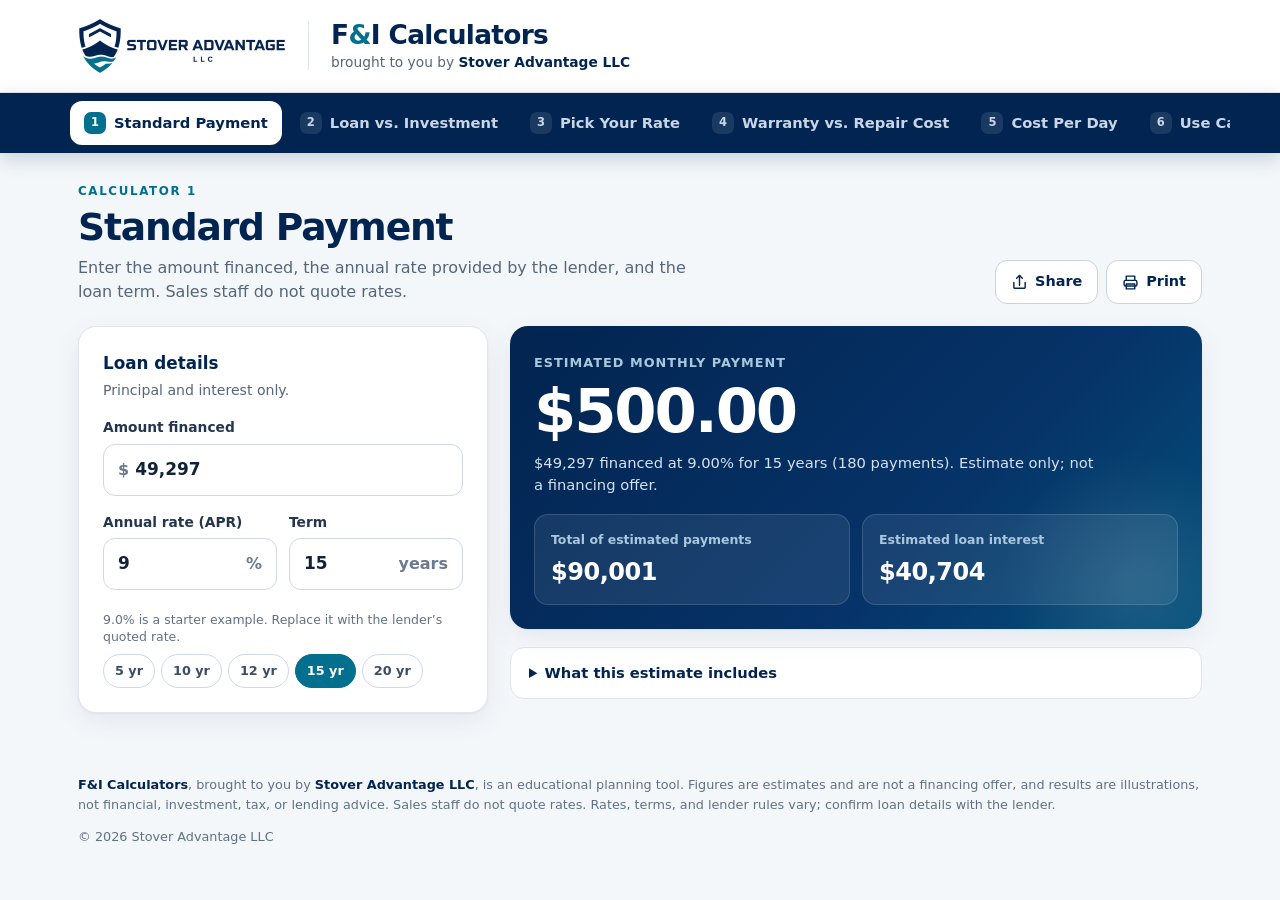
==== index.html @ c9d3b420 "F&I Calculators v1" ====
<!doctype html>
<html lang="en">
<head>
<meta charset="utf-8">
<meta name="viewport" content="width=device-width, initial-scale=1, viewport-fit=cover">
<meta name="theme-color" content="#022450">
<meta name="description" content="F&amp;I Calculators for marine finance: payment, loan vs. investment, pick your rate, warranty vs. repair, cost per day, and use cases.">
<title>F&amp;I Calculators | Stover Advantage LLC</title>
<link rel="icon" type="image/svg+xml" href="data:image/svg+xml,%3Csvg xmlns='http://www.w3.org/2000/svg' viewBox='0 0 64 64'%3E%3Crect width='64' height='64' rx='14' fill='%23022450'/%3E%3Cpath d='M12 40c7-5 13-5 20 0s13 5 20 0' fill='none' stroke='%2301708E' stroke-width='6' stroke-linecap='round'/%3E%3Cpath d='M20 30 32 20l12 10' fill='none' stroke='white' stroke-width='5' stroke-linecap='round' stroke-linejoin='round'/%3E%3C/svg%3E">
<style>
:root{
  /* Palette sampled from the Stover Advantage logo: navy #022450, teal #01708E */
  --navy:#022450;--teal:#01708E;--teal-2:#0a8fb0;--teal-dark:#005a73;
  --teal-pale:#e5f3f7;--navy-pale:#e9eef6;--ink:#122338;--muted:#55657a;--line:#dfe6ee;--bg:#f4f7fa;--card:#fff;
  --err:#b42318;--err-bg:#fdf0ee;--radius:18px;
  --shadow:0 1px 2px rgba(2,36,80,.05),0 8px 28px rgba(2,36,80,.07);
  font-family:Inter,ui-sans-serif,system-ui,-apple-system,BlinkMacSystemFont,"Segoe UI",Roboto,sans-serif;
  color:var(--ink);font-size:16px;line-height:1.5;-webkit-text-size-adjust:100%
}
*{box-sizing:border-box}
body{margin:0;background:var(--bg);min-height:100vh}
button,input{font:inherit;color:inherit}
button{cursor:pointer}
a{color:var(--teal)}
:focus-visible{outline:3px solid #7cc6dc;outline-offset:2px}
.masthead{background:#fff;border-bottom:1px solid var(--line)}
.masthead-inner{max-width:1180px;margin:auto;padding:18px 28px;display:flex;align-items:center;gap:22px}
.brand-logo{display:block;height:56px;width:auto;flex:0 0 auto}
.brand-divider{width:1px;align-self:stretch;background:var(--line);margin:4px 0}
.brand-text{min-width:0}
.brand-title{margin:0;font-size:1.65rem;line-height:1.1;font-weight:800;letter-spacing:-.025em;color:var(--navy)}
.brand-title .amp{color:var(--teal)}
.brand-by{margin:3px 0 0;font-size:.86rem;color:var(--muted)}
.brand-by strong{color:var(--navy);font-weight:700}
.tabbar{position:sticky;top:0;z-index:20;background:var(--navy);box-shadow:0 6px 20px rgba(2,36,80,.18)}
.tabs{max-width:1180px;margin:auto;padding:8px 20px;display:flex;gap:4px;overflow-x:auto;scrollbar-width:none;-webkit-overflow-scrolling:touch}
.tabs::-webkit-scrollbar{display:none}
.tab{flex:1 0 auto;display:flex;align-items:center;justify-content:center;gap:8px;text-decoration:none;color:#c9d6e8;font-weight:650;font-size:.92rem;padding:11px 14px;border-radius:12px;white-space:nowrap;transition:background .15s,color .15s}
.tab .num{display:inline-grid;place-items:center;width:22px;height:22px;border-radius:7px;background:rgba(255,255,255,.1);font-size:.72rem;font-weight:800}
.tab:hover{background:rgba(255,255,255,.08);color:#fff}
.tab[aria-selected="true"]{background:#fff;color:var(--navy)}
.tab[aria-selected="true"] .num{background:var(--teal);color:#fff}
main{max-width:1180px;margin:auto;padding:30px 28px 40px}
.panel[hidden]{display:none}
.panel-head{display:flex;align-items:flex-end;justify-content:space-between;gap:20px;margin-bottom:22px;flex-wrap:wrap}
.eyebrow{margin:0 0 6px;color:var(--teal);font-weight:800;font-size:.74rem;letter-spacing:.14em;text-transform:uppercase}
.panel-head h2{margin:0;font-size:clamp(1.6rem,3.4vw,2.35rem);line-height:1.1;letter-spacing:-.03em;color:var(--navy)}
.panel-head p.lede{margin:8px 0 0;color:var(--muted);max-width:640px}
.actions{display:flex;gap:8px}
.btn{display:inline-flex;align-items:center;gap:7px;border:1px solid #c7d3e0;background:#fff;color:var(--navy);padding:10px 15px;border-radius:12px;font-weight:700;font-size:.9rem;min-height:44px;text-decoration:none}
.btn:hover{border-color:var(--teal);color:var(--teal)}
.btn svg{width:17px;height:17px}
.btn.primary{background:var(--teal);border-color:var(--teal);color:#fff}
.btn.primary:hover{background:var(--teal-dark);color:#fff}
.grid{display:grid;grid-template-columns:minmax(320px,410px) minmax(0,1fr);gap:22px;align-items:start}
.card{background:var(--card);border:1px solid var(--line);border-radius:var(--radius);box-shadow:var(--shadow);padding:24px}
.card h3{margin:0 0 4px;font-size:1.05rem;color:var(--navy)}
.card .sub{margin:0 0 16px;color:var(--muted);font-size:.88rem}
.stack{display:grid;gap:18px}
.stack[hidden]{display:none}
.field{margin-bottom:16px}
.field:last-child{margin-bottom:0}
.field[hidden],.row2[hidden]{display:none}
.field label,.lbl{display:block;font-weight:700;font-size:.86rem;color:#24364d;margin-bottom:6px}
.inputwrap{position:relative;display:flex;align-items:center;background:#fff;border:1.5px solid #cfd9e4;border-radius:12px;transition:border-color .15s,box-shadow .15s}
.inputwrap:focus-within{border-color:var(--teal);box-shadow:0 0 0 4px rgba(1,112,142,.13)}
.inputwrap .pre,.inputwrap .suf{color:#6a7a8e;font-weight:650;padding:0 0 0 14px;user-select:none}
.inputwrap .suf{padding:0 14px 0 0}
.inputwrap input{flex:1;min-width:0;border:0;outline:0;background:transparent;padding:12px 14px;font-size:1.06rem;font-weight:650;color:var(--ink);font-variant-numeric:tabular-nums;min-height:48px}
.inputwrap .pre+input{padding-left:6px}
.field.invalid .inputwrap{border-color:var(--err);box-shadow:0 0 0 4px rgba(180,35,24,.1)}
.ferr{display:none;margin:5px 0 0;color:var(--err);font-size:.8rem;font-weight:650}
.field.invalid .ferr{display:block}
.hint{margin:5px 0 0;color:#617185;font-size:.78rem;line-height:1.4}
.row2{display:grid;grid-template-columns:minmax(0,1fr) minmax(0,1fr);gap:12px}
.row2>*,.field,.grid>*{min-width:0}
.inputwrap input{width:100%}
.seg{display:grid;grid-template-columns:1fr 1fr;background:var(--navy-pale);border-radius:12px;padding:4px;gap:4px}
.seg button{border:0;background:transparent;padding:10px;border-radius:9px;font-weight:700;color:#4a5b70;min-height:42px;line-height:1.2}
.seg button[aria-pressed="true"]{background:#fff;color:var(--navy);box-shadow:0 1px 4px rgba(2,36,80,.12)}
.chips{display:flex;flex-wrap:wrap;gap:6px;margin-top:8px}
.chip{border:1px solid #cfd9e4;background:#fff;border-radius:999px;padding:6px 11px;font-size:.8rem;font-weight:650;color:#3b4d63;min-height:34px}
.chip:hover{border-color:var(--teal);color:var(--teal)}
.chip.active{background:var(--teal);border-color:var(--teal);color:#fff}
.range{width:100%;accent-color:var(--teal);margin:10px 0 2px}
.ends{display:flex;justify-content:space-between;color:#7a8a9c;font-size:.75rem}
.alert{display:none;align-items:flex-start;gap:10px;background:var(--err-bg);border:1px solid #f3c7c1;color:#7a1d14;border-radius:14px;padding:14px 16px;font-weight:600;font-size:.92rem}
.alert.show{display:flex}
.alert svg{flex:0 0 18px;width:18px;height:18px;margin-top:2px}
.hero{background:linear-gradient(135deg,var(--navy) 0%,#063368 62%,var(--teal) 140%);color:#fff;border:0;position:relative;overflow:hidden}
.hero::after{content:"";position:absolute;right:-60px;bottom:-80px;width:260px;height:260px;border-radius:50%;background:radial-gradient(circle,rgba(255,255,255,.10),transparent 70%);pointer-events:none}
.hero .k{font-size:.8rem;font-weight:700;letter-spacing:.08em;text-transform:uppercase;color:#a9c7dd}
.hero .big{display:block;font-size:clamp(2.6rem,6vw,3.8rem);font-weight:800;letter-spacing:-.035em;line-height:1.05;margin:6px 0 4px;font-variant-numeric:tabular-nums}
.hero .note{margin:8px 0 0;color:#d4e2ee;font-size:.92rem;max-width:560px;position:relative;z-index:1}
.metrics{display:grid;grid-template-columns:repeat(auto-fit,minmax(150px,1fr));gap:12px}
.metric{background:#fff;border:1px solid var(--line);border-radius:14px;padding:16px 16px 14px;box-shadow:var(--shadow)}
.metric span{display:block;font-size:.78rem;font-weight:700;color:var(--muted)}
.metric strong{display:block;font-size:1.5rem;font-weight:800;color:var(--navy);letter-spacing:-.02em;margin-top:4px;font-variant-numeric:tabular-nums}
.hero .metrics{margin-top:18px;position:relative;z-index:1}
.hero .metric{background:rgba(255,255,255,.08);border-color:rgba(255,255,255,.14);box-shadow:none}
.hero .metric span{color:#a9c7dd}.hero .metric strong{color:#fff}
.table-scroll{overflow-x:auto;border:1px solid var(--line);border-radius:12px}
table{width:100%;border-collapse:collapse;font-size:.9rem;font-variant-numeric:tabular-nums}
th{background:#f6f9fc;text-align:left;font-size:.74rem;text-transform:uppercase;letter-spacing:.06em;color:#5d6e82;padding:11px 14px;white-space:nowrap}
td{padding:11px 14px;border-top:1px solid var(--line);white-space:nowrap}
tr.current td{background:var(--teal-pale);font-weight:750;color:var(--navy)}
details.disc{background:#fff;border:1px solid var(--line);border-radius:14px;padding:0 18px}
details.disc summary{cursor:pointer;padding:14px 0;font-weight:700;color:var(--navy);font-size:.92rem}
details.disc .body{padding:0 0 14px;color:#4c5d72;font-size:.88rem}
details.disc .body p{margin:0 0 10px}
.fine{color:#617185;font-size:.8rem;margin:0}
.meter{height:8px;background:rgba(255,255,255,.15);border-radius:99px;overflow:hidden;margin-top:14px;position:relative;z-index:1}
.meter span{display:block;height:100%;background:linear-gradient(90deg,#4fc3dc,#a8e6f2);border-radius:99px}
.meterlabels{display:flex;justify-content:space-between;color:#a9c7dd;font-size:.75rem;margin-top:5px;position:relative;z-index:1}
.chart-wrap svg{width:100%;height:auto;display:block}
.key{display:flex;gap:16px;font-size:.8rem;color:var(--muted);margin-top:8px}
.key i{display:inline-block;width:14px;height:4px;border-radius:2px;margin-right:6px;vertical-align:middle}
.rep-row{display:grid;grid-template-columns:minmax(0,1.4fr) minmax(0,1fr) 40px;gap:8px;align-items:start;margin-bottom:8px}
.rep-row .field{margin:0}
.rep-row .inputwrap input{font-size:.95rem;min-height:44px;padding:10px 12px}
.rep-row .inputwrap .pre+input{padding-left:4px}
.iconbtn{width:40px;height:47px;border:1px solid #d8e1eb;border-radius:12px;background:#fff;color:#7a8a9c;display:grid;place-items:center}
.iconbtn:hover{color:var(--err);border-color:#efc4be}
.addbtn{border:1.5px dashed #b9c8d8;background:#fbfdff;color:var(--teal);font-weight:700;border-radius:12px;padding:10px;width:100%;min-height:44px;margin-top:2px}
.addbtn:hover{border-color:var(--teal)}
.addbtn[hidden]{display:none}
.example-tag{display:inline-block;background:#fff4e0;color:#8a5205;font-size:.68rem;font-weight:800;letter-spacing:.08em;padding:2px 7px;border-radius:6px;vertical-align:middle;margin-left:6px}
.rep-out{display:grid;gap:10px}
.rep-card{display:grid;grid-template-columns:minmax(0,1fr) auto;gap:6px 14px;align-items:center;border:1px solid var(--line);border-radius:14px;padding:14px 16px;background:#fff}
.rep-card .nm{font-weight:750;color:var(--navy)}
.rep-card .cost{font-weight:800;color:var(--navy);font-variant-numeric:tabular-nums}
.rep-card .eq{grid-column:1/-1;color:#3e5068;font-size:.92rem}
.rep-card .eq b{color:var(--teal);font-variant-numeric:tabular-nums}
.bar{grid-column:1/-1;height:6px;background:var(--navy-pale);border-radius:9px;overflow:hidden}
.bar span{display:block;height:100%;background:linear-gradient(90deg,var(--teal),var(--teal-2));border-radius:9px}
.callout{background:#fff8ec;border:1px solid #f4dfb8;color:#6b4306;border-radius:12px;padding:12px 14px;font-size:.86rem}
.pd td:first-child{font-weight:700;color:var(--navy)}
.pd tr.total td{background:var(--teal-pale);font-weight:800;color:var(--navy)}
.obj-grid{display:grid;grid-template-columns:repeat(auto-fill,minmax(320px,1fr));gap:16px;align-items:start}
.obj{background:#fff;border:1px solid var(--line);border-radius:var(--radius);box-shadow:var(--shadow);overflow:hidden}
.obj.open{border-color:#b5d6e1}
.obj > button.q{all:unset;box-sizing:border-box;width:100%;cursor:pointer;display:flex;justify-content:space-between;align-items:center;gap:12px;padding:18px 20px;font-weight:800;font-size:1.06rem;color:var(--navy)}
.obj > button.q:focus-visible{outline:3px solid #7cc6dc;outline-offset:-3px}
.obj > button.q .chev{flex:0 0 28px;width:28px;height:28px;border-radius:9px;background:var(--teal-pale);color:var(--teal);display:grid;place-items:center;transition:transform .2s}
.obj.open > button.q .chev{transform:rotate(180deg)}
.obj .ans{display:none;padding:0 20px 20px}
.obj.open .ans{display:block}
.obj .ans p{margin:0 0 14px;color:#3a4c62}
.obj .live{display:flex;justify-content:space-between;align-items:center;gap:12px;background:var(--navy-pale);border-radius:12px;padding:12px 14px;margin-bottom:8px}
.obj .live span{font-size:.8rem;color:#4a5b70;font-weight:700}
.obj .live strong{font-size:1.35rem;color:var(--navy);font-weight:800;font-variant-numeric:tabular-nums;white-space:nowrap}
.obj .src{font-size:.75rem;color:#617185;margin:0 0 12px}
footer{max-width:1180px;margin:0 auto;padding:10px 28px 40px;color:#617185;font-size:.8rem}
footer .fbrand{font-weight:700;color:var(--navy)}
.toast{position:fixed;left:50%;bottom:24px;transform:translate(-50%,30px);opacity:0;background:var(--navy);color:#fff;padding:12px 18px;border-radius:12px;font-weight:650;box-shadow:0 10px 30px rgba(2,36,80,.3);transition:.25s;pointer-events:none;z-index:50}
.toast.show{opacity:1;transform:translate(-50%,0)}
.print-stamp{display:none;color:#617185;font-size:.8rem;margin:0 0 12px}
@media (max-width:900px){.grid{grid-template-columns:1fr}}
@media (max-width:640px){
  .masthead-inner{padding:10px 16px;gap:12px}
  .brand-logo{height:34px}
  .brand-title{font-size:1.12rem}
  .brand-by{font-size:.7rem;margin-top:1px}
  .tabs{padding:6px 10px}
  .tab{font-size:.84rem;padding:9px 11px}
  main{padding:20px 14px 30px}
  .card{padding:18px}
  .panel-head{margin-bottom:16px}
  .actions{width:100%}.actions .btn{flex:1;justify-content:center}
  .metric strong{font-size:1.3rem}
  .obj-grid{grid-template-columns:1fr}
  footer{padding:6px 16px 30px}
}
@media (max-width:380px){.brand-logo{height:28px}.brand-title{font-size:1rem}.brand-divider{display:none}}
@media print{
  .tabbar,.actions,.addbtn,.iconbtn,.chips,.range,.ends,.toast,.obj .btn{display:none!important}
  body{background:#fff}main{padding:10px 0}
  .card,.metric{box-shadow:none}
  .hero,.tab,.bar span{-webkit-print-color-adjust:exact;print-color-adjust:exact}
  .grid{grid-template-columns:1fr 1.4fr}
  .print-stamp{display:block!important}
  .obj .ans{display:block}
}
</style>
<link rel="manifest" href="manifest.webmanifest">
<link rel="apple-touch-icon" href="icon-180.png">
<link rel="icon" type="image/png" href="icon-192.png">
<meta name="apple-mobile-web-app-capable" content="yes">
<meta name="mobile-web-app-capable" content="yes">
<meta name="apple-mobile-web-app-title" content="F&amp;I Calc">
<meta name="apple-mobile-web-app-status-bar-style" content="default">
</head>
<body>
<header class="masthead">
  <div class="masthead-inner">
    <!-- BRAND LOGO: to swap the logo, replace ONLY the src="data:..." value on the next line with a new data URI. -->
    <img id="brand-logo" class="brand-logo" alt="Stover Advantage LLC" src="[data-uri]">
    <span class="brand-divider" aria-hidden="true"></span>
    <div class="brand-text">
      <h1 class="brand-title">F<span class="amp">&amp;</span>I Calculators</h1>
      <p class="brand-by">brought to you by <strong>Stover Advantage LLC</strong></p>
    </div>
  </div>
</header>

<nav class="tabbar" aria-label="Calculators">
  <div class="tabs" role="tablist">
    <a class="tab" role="tab" id="tab-payment" href="#/payment" aria-controls="panel-payment"><span class="num">1</span>Standard Payment</a>
    <a class="tab" role="tab" id="tab-cash" href="#/cash" aria-controls="panel-cash"><span class="num">2</span>Loan vs. Investment</a>
    <a class="tab" role="tab" id="tab-rate" href="#/rate" aria-controls="panel-rate"><span class="num">3</span>Pick Your Rate</a>
    <a class="tab" role="tab" id="tab-warranty" href="#/warranty" aria-controls="panel-warranty"><span class="num">4</span>Warranty vs. Repair Cost</a>
    <a class="tab" role="tab" id="tab-perday" href="#/perday" aria-controls="panel-perday"><span class="num">5</span>Cost Per Day</a>
    <a class="tab" role="tab" id="tab-usecase" href="#/usecase" aria-controls="panel-usecase"><span class="num">6</span>Use Case</a>
  </div>
</nav>

<main>
<p class="print-stamp" id="print-stamp"></p>

<!-- ========== 1. STANDARD PAYMENT ========== -->
<section class="panel" id="panel-payment" role="tabpanel" aria-labelledby="tab-payment">
  <div class="panel-head">
    <div><p class="eyebrow">Calculator 1</p><h2>Standard Payment</h2>
      <p class="lede">Enter the amount financed, the annual rate provided by the lender, and the loan term. Sales staff do not quote rates.</p></div>
    <div class="actions"><button class="btn" data-share="payment" type="button"><svg viewBox="0 0 24 24" fill="none" stroke="currentColor" stroke-width="2" stroke-linecap="round" stroke-linejoin="round" aria-hidden="true"><path d="M4 12v7a1 1 0 0 0 1 1h14a1 1 0 0 0 1-1v-7"/><path d="M16 6l-4-4-4 4"/><path d="M12 2v14"/></svg>Share</button><button class="btn" data-print type="button"><svg viewBox="0 0 24 24" fill="none" stroke="currentColor" stroke-width="2" stroke-linecap="round" stroke-linejoin="round" aria-hidden="true"><path d="M6 9V3h12v6"/><rect x="3" y="9" width="18" height="8" rx="2"/><path d="M6 14h12v7H6z"/></svg>Print</button></div>
  </div>
  <div class="grid">
    <div class="card">
      <h3>Loan details</h3><p class="sub">Principal and interest only.</p>
      <div class="field"><label for="standard-amount">Amount financed</label><div class="inputwrap"><span class="pre">$</span><input id="standard-amount" data-t="money" data-min="100" data-max="10000000" inputmode="decimal" autocomplete="off"></div><p class="ferr"></p></div>
      <div class="row2">
        <div class="field"><label for="standard-rate">Annual rate (APR)</label><div class="inputwrap"><input id="standard-rate" data-t="pct" data-min="0" data-max="40" inputmode="decimal" autocomplete="off"><span class="suf">%</span></div><p class="ferr"></p></div>
        <div class="field"><label for="standard-years">Term</label><div class="inputwrap"><input id="standard-years" data-t="int" data-min="1" data-max="30" inputmode="numeric" autocomplete="off"><span class="suf">years</span></div><p class="ferr"></p></div>
      </div>
      <p class="hint">9.0% is a starter example. Replace it with the lender’s quoted rate.</p>
      <div class="chips" data-chips="standard-years" data-vals="5,10,12,15,20" data-suffix=" yr"></div>
    </div>
    <div class="stack">
      <div class="alert" id="err-payment" role="alert"><svg viewBox="0 0 24 24" fill="none" stroke="currentColor" stroke-width="2" stroke-linecap="round" stroke-linejoin="round" aria-hidden="true"><circle cx="12" cy="12" r="10"/><path d="M12 7v6M12 17h.01"/></svg><span></span></div>
      <div class="stack" id="res-payment">
        <div class="card hero" aria-live="polite">
          <span class="k">Estimated monthly payment</span>
          <strong class="big" id="std-monthly">—</strong>
          <p class="note" id="std-note"></p>
          <div class="metrics">
            <div class="metric"><span>Total of estimated payments</span><strong id="std-total">—</strong></div>
            <div class="metric"><span>Estimated loan interest</span><strong id="std-interest">—</strong></div>
          </div>
        </div>
        <details class="disc"><summary>What this estimate includes</summary><div class="body"><p>This standard fixed-rate estimate uses monthly payments and principal and interest only. It does not include taxes, insurance, fees, down payment, or lender-specific payment rules. Enter a rate from a lender quote; this calculator does not provide a rate or loan offer.</p></div></details>
      </div>
    </div>
  </div>
</section>

<!-- ========== 2. CASH CONVERSION ========== -->
<section class="panel" id="panel-cash" role="tabpanel" aria-labelledby="tab-cash" hidden>
  <div class="panel-head">
    <div><p class="eyebrow">Calculator 2</p><h2>Loan vs. Investment</h2>
      <p class="lede">Compare paying cash with financing and keeping the cash invested. Enter the price, loan terms, and an assumed investment return. The results are an illustration, not a recommendation.</p></div>
    <div class="actions"><button class="btn" data-share="cash" type="button"><svg viewBox="0 0 24 24" fill="none" stroke="currentColor" stroke-width="2" stroke-linecap="round" stroke-linejoin="round" aria-hidden="true"><path d="M4 12v7a1 1 0 0 0 1 1h14a1 1 0 0 0 1-1v-7"/><path d="M16 6l-4-4-4 4"/><path d="M12 2v14"/></svg>Share</button><button class="btn" data-print type="button"><svg viewBox="0 0 24 24" fill="none" stroke="currentColor" stroke-width="2" stroke-linecap="round" stroke-linejoin="round" aria-hidden="true"><path d="M6 9V3h12v6"/><rect x="3" y="9" width="18" height="8" rx="2"/><path d="M6 14h12v7H6z"/></svg>Print</button></div>
  </div>
  <div class="grid">
    <div class="card">
      <h3>Scenario</h3><p class="sub">Same boat either way; only how it’s paid changes.</p>
      <div class="field"><label for="cash-amount">Cash purchase / loan amount</label><div class="inputwrap"><span class="pre">$</span><input id="cash-amount" data-t="money" data-min="100" data-max="10000000" inputmode="decimal" autocomplete="off"></div><p class="ferr"></p></div>
      <div class="row2">
        <div class="field"><label for="cash-rate">Loan annual rate</label><div class="inputwrap"><input id="cash-rate" data-t="pct" data-min="0" data-max="40" inputmode="decimal" autocomplete="off"><span class="suf">%</span></div><p class="ferr"></p></div>
        <div class="field"><label for="cash-months">Loan term</label><div class="inputwrap"><input id="cash-months" data-t="int" data-min="1" data-max="360" inputmode="numeric" autocomplete="off"><span class="suf">mo</span></div><p class="ferr"></p></div>
      </div>
      <p class="hint">9.0% is a starter example. Replace it with the lender’s quoted rate.</p>
      <div class="chips" data-chips="cash-months" data-vals="60,120,180,240" data-suffix=" mo"></div>
      <div class="field" style="margin-top:16px"><label for="cash-return">Assumed annual return</label><div class="inputwrap"><input id="cash-return" data-t="pct" data-min="-50" data-max="40" inputmode="decimal" autocomplete="off"><span class="suf">%</span></div><p class="ferr"></p>
        <p class="hint">5.0% is an editable scenario assumption, roughly half the S&amp;P 500’s long-run annualized total return with dividends reinvested. Historical returns are not a forecast. <a href="https://www.officialdata.org/us/stocks/s-p-500/1957?amount=1000&amp;endYear=2025" target="_blank" rel="noopener">View the 1957–2025 illustration</a>.</p></div>
    </div>
    <div class="stack">
      <div class="alert" id="err-cash" role="alert"><svg viewBox="0 0 24 24" fill="none" stroke="currentColor" stroke-width="2" stroke-linecap="round" stroke-linejoin="round" aria-hidden="true"><circle cx="12" cy="12" r="10"/><path d="M12 7v6M12 17h.01"/></svg><span></span></div>
      <div class="stack" id="res-cash">
        <div class="card hero" aria-live="polite">
          <span class="k">Growth minus loan interest</span>
          <strong class="big" id="cash-net">—</strong>
          <p class="note" id="cash-summary"></p>
          <div class="metrics">
            <div class="metric"><span>Monthly loan payment</span><strong id="cash-payment">—</strong></div>
            <div class="metric"><span>Total loan interest</span><strong id="cash-interest">—</strong></div>
            <div class="metric"><span>Hypothetical investment growth</span><strong id="cash-growth">—</strong></div>
          </div>
        </div>
        <div class="card"><h3>At the end of the selected term</h3><p class="sub">Side by side.</p>
          <div class="table-scroll"><table><thead><tr><th></th><th>Pay cash</th><th>Finance &amp; retain cash</th></tr></thead>
          <tbody><tr><td>Cash used at purchase</td><td id="cash-upfront">—</td><td>$0</td></tr>
          <tr><td>Total loan payments</td><td>$0</td><td id="cash-total">—</td></tr>
          <tr><td>Retained investment balance</td><td>$0</td><td id="cash-ending">—</td></tr></tbody></table></div>
        </div>
        <details class="disc"><summary>Understand this illustration</summary><div class="body">
          <p>This comparison follows the cash-conversion workbook method: the full loan amount stays invested, loan payments come from other funds, and investment growth is credited at a constant monthly amount within each year, with compounding at each 12-month anniversary. A partial year accrues proportionately. Loan interest is calculated monthly on the declining principal balance.</p>
          <p>Growth minus loan interest is a limited illustration, not a complete wealth comparison. The cash buyer could invest the monthly payments avoided; that alternative is not modeled. Both scenarios assume the same boat, with no down payment, fees, taxes, investment costs, or tax deductions included.</p>
          <p>Returns can vary and investments can lose value. The assumed return is your input, not a forecast. Estimates are not financial, investment, tax, or lending advice.</p></div></details>
      </div>
    </div>
  </div>
</section>
<!-- ========== 3. RATE CONVERSION ========== -->
<section class="panel" id="panel-rate" role="tabpanel" aria-labelledby="tab-rate" hidden>
  <div class="panel-head">
    <div><p class="eyebrow">Calculator 3</p><h2>Pick Your Rate</h2>
      <p class="lede">Enter the loan details, then adjust the extra monthly amount. The contract rate stays the same; this shows estimated payoff and interest effects.</p></div>
    <div class="actions"><button class="btn" data-share="rate" type="button"><svg viewBox="0 0 24 24" fill="none" stroke="currentColor" stroke-width="2" stroke-linecap="round" stroke-linejoin="round" aria-hidden="true"><path d="M4 12v7a1 1 0 0 0 1 1h14a1 1 0 0 0 1-1v-7"/><path d="M16 6l-4-4-4 4"/><path d="M12 2v14"/></svg>Share</button><button class="btn" data-print type="button"><svg viewBox="0 0 24 24" fill="none" stroke="currentColor" stroke-width="2" stroke-linecap="round" stroke-linejoin="round" aria-hidden="true"><path d="M6 9V3h12v6"/><rect x="3" y="9" width="18" height="8" rx="2"/><path d="M6 14h12v7H6z"/></svg>Print</button></div>
  </div>
  <div class="grid">
    <div class="card">
      <h3>The loan</h3><p class="sub">Fixed rate, monthly payments.</p>
      <div class="field"><label for="principal">Amount financed</label><div class="inputwrap"><span class="pre">$</span><input id="principal" data-t="money" data-min="100" data-max="10000000" inputmode="decimal" autocomplete="off"></div><p class="ferr"></p></div>
      <div class="row2">
        <div class="field"><label for="apr">Contract rate</label><div class="inputwrap"><input id="apr" data-t="pct" data-min="0" data-max="40" inputmode="decimal" autocomplete="off"><span class="suf">%</span></div><p class="ferr"></p></div>
        <div class="field"><label for="term">Loan term</label><div class="inputwrap"><input id="term" data-t="int" data-min="1" data-max="30" inputmode="numeric" autocomplete="off"><span class="suf">years</span></div><p class="ferr"></p></div>
      </div>
      <div class="field"><label for="payment">Scheduled monthly payment</label><div class="inputwrap"><span class="pre">$</span><input id="payment" data-t="money" data-dec="2" data-min="0.01" data-max="1000000" inputmode="decimal" autocomplete="off"></div><p class="ferr"></p><p class="hint">Auto-calculated (rounded up to the cent). You can adjust it to match the quote.</p></div>
      <div class="field" style="margin-top:20px"><label for="extra">Extra each month</label><div class="inputwrap"><span class="pre">$</span><input id="extra" data-t="money" data-min="0" data-max="10000000" inputmode="decimal" autocomplete="off"></div><p class="ferr"></p>
        <input class="range" id="extra-range" type="range" min="0" max="600" step="5" aria-label="Extra each month slider"><div class="ends"><span>$0</span><span>$600+ (type any amount above)</span></div>
        <div class="chips" id="rate-chips" aria-label="Choose extra monthly payment"></div>
        <p class="hint" id="annual"></p></div>
    </div>
    <div class="stack">
      <div class="alert" id="err-rate" role="alert"><svg viewBox="0 0 24 24" fill="none" stroke="currentColor" stroke-width="2" stroke-linecap="round" stroke-linejoin="round" aria-hidden="true"><circle cx="12" cy="12" r="10"/><path d="M12 7v6M12 17h.01"/></svg><span></span></div>
      <div class="stack" id="res-rate">
        <div class="card hero" aria-live="polite">
          <span class="k" id="rate-label">Illustrative comparison rate</span>
          <strong class="big" id="equivalent">—</strong>
          <span class="note" id="drop" style="display:block;font-weight:700;color:#a8e6f2"></span>
          <div class="meter" aria-hidden="true"><span id="meter-fill"></span></div>
          <div class="meterlabels"><span>0%</span><span id="contract-label"></span></div>
          <p class="note" id="result-description"></p>
          <div class="metrics">
            <div class="metric"><span>Payoff</span><strong id="payoff">—</strong></div>
            <div class="metric"><span>Time saved</span><strong id="time-saved">—</strong></div>
            <div class="metric"><span>Interest paid</span><strong id="interest-paid">—</strong></div>
            <div class="metric"><span>Interest saved</span><strong id="interest-saved">—</strong></div>
          </div>
        </div>
        <div class="card"><h3>Compare extra payments</h3><p class="sub">How each choice affects payoff and total interest.</p>
          <div class="table-scroll"><table><thead><tr><th>Extra / mo</th><th>Illustrative rate</th><th>Payoff</th><th>Time saved</th><th>Interest</th><th>Saved</th></tr></thead><tbody id="rows"></tbody></table></div></div>
        <div class="card"><h3>Balance over time</h3><p class="sub">Scheduled payments compared with the extra monthly payment.</p>
          <div class="chart-wrap" id="chart"></div>
          <div class="key"><span><i style="background:#8b9bb0"></i>Scheduled</span><span><i style="background:#01708E"></i>With extra</span></div></div>
        <details class="disc"><summary>How the comparison rate is calculated</summary><div class="body">
          <p>Extra payments reduce principal sooner, so less interest accrues. We calculate the total interest with the selected extra payment, then find the hypothetical rate that would produce the same interest over the original term and financed amount.</p>
          <p>This is a comparison tool, not a new loan offer, quoted APR, savings guarantee, or change to the contract rate. The estimate assumes a fixed rate, monthly payments, and all extra amounts applied to principal. It excludes taxes, insurance, fees, and any prepayment restrictions. Check the loan agreement and lender’s payment rules.</p></div></details>
      </div>
    </div>
  </div>
</section>

<!-- ========== 4. WARRANTY VS REPAIR ========== -->
<section class="panel" id="panel-warranty" role="tabpanel" aria-labelledby="tab-warranty" hidden>
  <div class="panel-head">
    <div><p class="eyebrow">Calculator 4</p><h2>Warranty vs. Repair Cost</h2>
      <p class="lede">See what coverage costs per month and per day, next to what a single repair can cost.</p></div>
    <div class="actions"><button class="btn" data-share="warranty" type="button"><svg viewBox="0 0 24 24" fill="none" stroke="currentColor" stroke-width="2" stroke-linecap="round" stroke-linejoin="round" aria-hidden="true"><path d="M4 12v7a1 1 0 0 0 1 1h14a1 1 0 0 0 1-1v-7"/><path d="M16 6l-4-4-4 4"/><path d="M12 2v14"/></svg>Share</button><button class="btn" data-print type="button"><svg viewBox="0 0 24 24" fill="none" stroke="currentColor" stroke-width="2" stroke-linecap="round" stroke-linejoin="round" aria-hidden="true"><path d="M6 9V3h12v6"/><rect x="3" y="9" width="18" height="8" rx="2"/><path d="M6 14h12v7H6z"/></svg>Print</button></div>
  </div>
  <div class="grid">
    <div class="stack">
      <div class="card">
        <h3>Coverage</h3><p class="sub">Use the actual contract price and terms.</p>
        <div class="field"><label for="w-price">Warranty / service contract price</label><div class="inputwrap"><span class="pre">$</span><input id="w-price" data-t="money" data-min="0" data-max="100000" inputmode="decimal" autocomplete="off"></div><p class="ferr"></p></div>
        <div class="field"><span class="lbl" id="w-fin-lbl">How is it paid?</span>
          <div class="seg" role="group" aria-labelledby="w-fin-lbl"><button type="button" data-seg="w-fin" data-v="1">Financed</button><button type="button" data-seg="w-fin" data-v="0">Paid in cash</button></div></div>
        <div class="row2" id="w-loan">
          <div class="field"><label for="w-apr">APR</label><div class="inputwrap"><input id="w-apr" data-t="pct" data-min="0" data-max="40" inputmode="decimal" autocomplete="off"><span class="suf">%</span></div><p class="ferr"></p></div>
          <div class="field"><label for="w-term">Loan term</label><div class="inputwrap"><input id="w-term" data-t="int" data-min="1" data-max="360" inputmode="numeric" autocomplete="off"><span class="suf">mo</span></div><p class="ferr"></p></div>
        </div>
        <div class="field"><label for="w-years">Coverage length</label><div class="inputwrap"><input id="w-years" data-t="int" data-min="1" data-max="20" inputmode="numeric" autocomplete="off"><span class="suf">years</span></div><p class="ferr"></p><p class="hint" id="w-years-hint">Used for the cash calculation and to flag payments that outlast coverage.</p></div>
      </div>
      <div class="card">
        <h3>Repair costs <span class="example-tag">EXAMPLES</span></h3><p class="sub">Example figures only. Replace them with real quotes from your service department.</p>
        <div id="rep-list"></div>
        <button class="addbtn" id="rep-add" type="button">+ Add a repair</button>
      </div>
    </div>
    <div class="stack">
      <div class="alert" id="err-warranty" role="alert"><svg viewBox="0 0 24 24" fill="none" stroke="currentColor" stroke-width="2" stroke-linecap="round" stroke-linejoin="round" aria-hidden="true"><circle cx="12" cy="12" r="10"/><path d="M12 7v6M12 17h.01"/></svg><span></span></div>
      <div class="stack" id="res-warranty">
        <div class="card hero" aria-live="polite">
          <span class="k" id="w-k">Coverage cost per month</span>
          <strong class="big" id="w-monthly">—</strong>
          <p class="note" id="w-note"></p>
          <div class="metrics">
            <div class="metric"><span>Per day</span><strong id="w-daily">—</strong></div>
            <div class="metric"><span id="w-total-lbl">Total cost</span><strong id="w-total">—</strong></div>
          </div>
        </div>
        <div class="card"><h3>One repair equals…</h3><p class="sub">Each example repair measured in months and years of coverage cost.</p>
          <div class="rep-out" id="rep-out"></div></div>
        <div class="callout"><strong>Repair costs shown are examples.</strong> Replace them with real quotes. Coverage, exclusions, and deductibles depend on the contract; review the contract terms with the customer.</div>
        <details class="disc"><summary>How this is calculated</summary><div class="body">
          <p>Financed: monthly cost uses the standard payment formula on the contract price at the APR and loan term entered. Paid in cash: monthly cost is the price divided by the coverage length in months. Daily cost is monthly × 12 ÷ 365.</p>
          <p>“Months of warranty payments” is the repair cost divided by the monthly coverage cost; years is that number ÷ 12. This is an illustration, not a statement of what any contract covers.</p></div></details>
      </div>
    </div>
  </div>
</section>

<!-- ========== 5. COST PER DAY ========== -->
<section class="panel" id="panel-perday" role="tabpanel" aria-labelledby="tab-perday" hidden>
  <div class="panel-head">
    <div><p class="eyebrow">Calculator 5</p><h2>Cost Per Day</h2>
      <p class="lede">Break a boat or a product down into per-month, per-week and per-day cost.</p></div>
    <div class="actions"><button class="btn" data-share="perday" type="button"><svg viewBox="0 0 24 24" fill="none" stroke="currentColor" stroke-width="2" stroke-linecap="round" stroke-linejoin="round" aria-hidden="true"><path d="M4 12v7a1 1 0 0 0 1 1h14a1 1 0 0 0 1-1v-7"/><path d="M16 6l-4-4-4 4"/><path d="M12 2v14"/></svg>Share</button><button class="btn" data-print type="button"><svg viewBox="0 0 24 24" fill="none" stroke="currentColor" stroke-width="2" stroke-linecap="round" stroke-linejoin="round" aria-hidden="true"><path d="M6 9V3h12v6"/><rect x="3" y="9" width="18" height="8" rx="2"/><path d="M6 14h12v7H6z"/></svg>Print</button></div>
  </div>
  <div class="grid">
    <div class="card">
      <h3>Amounts</h3><p class="sub">The add-on uses the same terms as the main amount.</p>
      <div class="field"><label for="d-amount">Boat or product amount</label><div class="inputwrap"><span class="pre">$</span><input id="d-amount" data-t="money" data-min="1" data-max="10000000" inputmode="decimal" autocomplete="off"></div><p class="ferr"></p></div>
      <div class="field"><label for="d-addon">Add-on product amount</label><div class="inputwrap"><span class="pre">$</span><input id="d-addon" data-t="money" data-min="0" data-max="1000000" inputmode="decimal" autocomplete="off"></div><p class="ferr"></p><p class="hint">For example a service contract or protection package. Enter 0 for none.</p></div>
      <div class="field"><span class="lbl" id="d-mode-lbl">How is it paid?</span>
        <div class="seg" role="group" aria-labelledby="d-mode-lbl"><button type="button" data-seg="d-mode" data-v="fin">Financed</button><button type="button" data-seg="d-mode" data-v="cash">Cash, over years owned</button></div></div>
      <div class="row2" id="d-loan">
        <div class="field"><label for="d-apr">APR</label><div class="inputwrap"><input id="d-apr" data-t="pct" data-min="0" data-max="40" inputmode="decimal" autocomplete="off"><span class="suf">%</span></div><p class="ferr"></p></div>
        <div class="field"><label for="d-term">Loan term</label><div class="inputwrap"><input id="d-term" data-t="int" data-min="1" data-max="360" inputmode="numeric" autocomplete="off"><span class="suf">mo</span></div><p class="ferr"></p></div>
      </div>
      <div class="field" id="d-own"><label for="d-years">Years owned</label><div class="inputwrap"><input id="d-years" data-t="int" data-min="1" data-max="40" inputmode="numeric" autocomplete="off"><span class="suf">years</span></div><p class="ferr"></p></div>
    </div>
    <div class="stack">
      <div class="alert" id="err-perday" role="alert"><svg viewBox="0 0 24 24" fill="none" stroke="currentColor" stroke-width="2" stroke-linecap="round" stroke-linejoin="round" aria-hidden="true"><circle cx="12" cy="12" r="10"/><path d="M12 7v6M12 17h.01"/></svg><span></span></div>
      <div class="stack" id="res-perday">
        <div class="card hero" aria-live="polite">
          <span class="k">Combined cost per day</span>
          <strong class="big" id="d-tot-day">—</strong>
          <p class="note" id="d-note"></p>
          <div class="metrics">
            <div class="metric"><span>Combined per week</span><strong id="d-tot-week">—</strong></div>
            <div class="metric"><span>Combined per month</span><strong id="d-tot-month">—</strong></div>
          </div>
        </div>
        <div class="card"><h3>Breakdown</h3><p class="sub" id="d-sub"></p>
          <div class="table-scroll"><table class="pd"><thead><tr><th></th><th>Per month</th><th>Per week</th><th>Per day</th></tr></thead>
          <tbody><tr><td>Boat / product</td><td id="d-month">—</td><td id="d-week">—</td><td id="d-day">—</td></tr>
          <tr><td>Add-on</td><td id="d-add-month">—</td><td id="d-add-week">—</td><td id="d-add-day">—</td></tr>
          <tr class="total"><td>Combined</td><td id="d-tot-month2">—</td><td id="d-tot-week2">—</td><td id="d-tot-day2">—</td></tr></tbody></table></div></div>
        <details class="disc"><summary>How this is calculated</summary><div class="body">
          <p>Financed: monthly cost is the standard payment formula on each amount at the APR and term entered. Cash: monthly cost is the amount divided by (years owned × 12). Per week = monthly × 12 ÷ 52. Per day = monthly × 12 ÷ 365. Combined figures add the unrounded amounts, then round.</p>
          <p>Principal and interest only; excludes taxes, fees, insurance, storage, fuel and maintenance. Enter a rate from a lender quote; this is not a financing offer.</p></div></details>
      </div>
    </div>
  </div>
</section>

<!-- ========== 6. OBJECTIONS ========== -->
<section class="panel" id="panel-usecase" role="tabpanel" aria-labelledby="tab-usecase" hidden>
  <div class="panel-head">
    <div><p class="eyebrow">Talk track</p><h2>Use Case</h2>
      <p class="lede">Tap an objection for a short, low-pressure response. Each one shows a live number from its calculator, using the inputs you’ve entered.</p></div>
    <div class="actions"><button class="btn" data-share="usecase" type="button"><svg viewBox="0 0 24 24" fill="none" stroke="currentColor" stroke-width="2" stroke-linecap="round" stroke-linejoin="round" aria-hidden="true"><path d="M4 12v7a1 1 0 0 0 1 1h14a1 1 0 0 0 1-1v-7"/><path d="M16 6l-4-4-4 4"/><path d="M12 2v14"/></svg>Share</button><button class="btn" data-print type="button"><svg viewBox="0 0 24 24" fill="none" stroke="currentColor" stroke-width="2" stroke-linecap="round" stroke-linejoin="round" aria-hidden="true"><path d="M6 9V3h12v6"/><rect x="3" y="9" width="18" height="8" rx="2"/><path d="M6 14h12v7H6z"/></svg>Print</button></div>
  </div>
  <div class="obj-grid" id="obj-grid"></div>
  <p class="fine" style="margin-top:18px">Talking points only. Never quote or promise a rate, approval, return, or savings. Follow your dealership’s compliance policies and applicable law.</p>
</section>
</main>

<footer>
  <p><span class="fbrand">F&amp;I Calculators</span>, brought to you by <span class="fbrand">Stover Advantage LLC</span>, is an educational planning tool. Figures are estimates and are not a financing offer, and results are illustrations, not financial, investment, tax, or lending advice. Sales staff do not quote rates. Rates, terms, and lender rules vary; confirm loan details with the lender.</p>
  <p>© <span id="yr"></span> Stover Advantage LLC</p>
</footer>
<div class="toast" id="toast" role="status" aria-live="polite"></div>
<script>
(()=>{
'use strict';
const $=id=>document.getElementById(id);
const usd0=new Intl.NumberFormat('en-US',{style:'currency',currency:'USD',maximumFractionDigits:0});
const usd2=new Intl.NumberFormat('en-US',{style:'currency',currency:'USD',minimumFractionDigits:2,maximumFractionDigits:2});
const fix=(v,d)=>{const s=v.toFixed(d);return /^-0\.?0*$/.test(s)?s.slice(1):s};

/* ---------- Math (same formulas as the verified source pages) ---------- */
function payment(p,r,n){const m=r/1200;return m===0?p/n:p*m/(1-Math.pow(1+m,-n))}
function schedule(p,r,monthly,maxMonths){let b=p,interest=0,balances=[p];const m=r/1200;for(let i=0;i<maxMonths&&b>.005;i++){const charge=b*m;if(monthly<=charge+.000001)return null;interest+=charge;b=Math.max(0,b+charge-monthly);balances.push(b)}return b>.005?null:{months:balances.length-1,interest,balances}}
function equivalentRate(p,interest,n){let lo=0,hi=60;for(let i=0;i<65;i++){const mid=(lo+hi)/2;const total=payment(p,mid,n)*n-p;if(total<interest)lo=mid;else hi=mid}return(lo+hi)/2}
function cashProjection(p,r,n,ret){const pay=payment(p,r,n),interest=Math.max(0,pay*n-p);let balance=p;for(let m=0;m<n;){const count=Math.min(12,n-m);balance+=balance*ret/100*count/12;m+=count;}return{pay,interest,balance,growth:balance-p,net:balance-p-interest}}
function duration(m){if(!m)return '—';const y=Math.floor(m/12),mo=m%12;return y?(mo?`${y} yr ${mo} mo`:`${y} yr`):`${mo} mo`}
function money(n){return usd0.format(Math.max(0,Math.round(n)))}
const perWeek=m=>m*12/52, perDay=m=>m*12/365;

/* ---------- Defaults & state ---------- */
const DEFAULTS={'standard-amount':49297,'standard-rate':9,'standard-years':15,'cash-amount':100000,'cash-rate':9,'cash-months':180,'cash-return':5,
 principal:49297,apr:9,term:15,payment:null,extra:100,'w-price':3000,'w-apr':9,'w-term':180,'w-years':5,
 'd-amount':100000,'d-addon':2500,'d-apr':9,'d-term':180,'d-years':10};
const DEFAULT_REPAIRS=[['Powerhead / engine',12000],['Lower unit',4500],['Electronics',3000],['Trim / tilt',1800]];
const SEG={'w-fin':'1','d-mode':'fin'};
let repairs=DEFAULT_REPAIRS.map(([n,c])=>({name:n,cost:String(c)}));
const fields=[...document.querySelectorAll('input[data-t]')];
const ROUTES=['payment','cash','rate','warranty','perday','usecase'];

/* ---------- Input formatting & parsing ---------- */
const group=s=>s.replace(/\B(?=(\d{3})+(?!\d))/g,',');
function formatMoneyText(v,decLimit){
  v=String(v);const neg=/^\s*-/.test(v);let clean=v.replace(/[^\d.]/g,'');const i=clean.indexOf('.');
  if(i>=0)clean=clean.slice(0,i+1)+clean.slice(i+1).replace(/\./g,'').slice(0,decLimit);
  let [int,dec]=clean.split('.');int=int.replace(/^0+(?=\d)/,'');
  return (neg?'-':'')+group(int)+(dec!==undefined?'.'+dec:'');
}
function liveFormat(el){
  const v=el.value,caret=el.selectionStart??v.length;
  const sig=v.slice(0,caret).replace(/[^\d.-]/g,'').length;
  const out=formatMoneyText(v,2);if(out===v)return;
  let pos=0,c=0;while(pos<out.length&&c<sig){if(/[\d.-]/.test(out[pos]))c++;pos++}
  el.value=out;try{el.setSelectionRange(pos,pos)}catch(e){}
}
function setVal(el,v){
  if(v===null||v===undefined||v==='')return void(el.value='');
  if(el.dataset.t==='money'){const n=Number(String(v).replace(/,/g,''));el.value=Number.isFinite(n)?formatMoneyText(el.dataset.dec?n.toFixed(2):String(Math.round(n*100)/100),2):String(v)}
  else el.value=String(v);
}
function rawOf(el){return el.value.replace(/,/g,'').trim()}
function bound(t,x){return t==='money'?usd0.format(x):(t==='pct'?x+'%':String(x))}
function readField(el,type){
  const t=type||el.dataset.t,raw=rawOf(el),min=Number(el.dataset.min),max=Number(el.dataset.max);
  let msg='',v=NaN;
  if(raw==='')msg='Required';
  else if(!/^-?(\d+\.?\d*|\.\d+)$/.test(raw))msg='Enter a number';
  else{v=Number(raw);
    if(!Number.isFinite(v))msg='Enter a number';
    else if(v<0&&min>=0)msg='Negative values aren’t allowed';
    else if(t==='int'&&!Number.isInteger(v))msg='Enter a whole number';
    else if(v<min||v>max)msg=`Enter ${bound(t,min)} to ${bound(t,max)}`;}
  const f=el.closest('.field');
  if(f){f.classList.toggle('invalid',!!msg);const e=f.querySelector('.ferr');if(e)e.textContent=msg}
  el.setAttribute('aria-invalid',msg?'true':'false');
  return msg?{ok:false,msg}:{ok:true,v};
}
function readSet(ids){const out={},bad=[];for(const id of ids){const r=readField($(id));if(r.ok)out[id]=r.v;else bad.push(id)}return{ok:!bad.length,v:out,bad}}
function clearField(id){const el=$(id),f=el.closest('.field');f.classList.remove('invalid');el.setAttribute('aria-invalid','false')}
function labelOf(id){if(id==='__rep')return 'the repair costs';const l=document.querySelector(`label[for="${id}"]`);return l?l.textContent.trim():id}
function showErr(tab,c){
  const a=$('err-'+tab),r=$('res-'+tab);
  const msg=c.ok?'':(c.custom||`Check ${c.bad.map(labelOf).join(', ')}. Results update as soon as the inputs are valid.`);
  a.classList.toggle('show',!!msg);a.querySelector('span').textContent=msg;r.hidden=!!msg;return !msg;
}
function setText(id,t){const e=$(id);if(e)e.textContent=t}

/* ---------- 1. Standard ---------- */
function calcStandard(){const s=readSet(['standard-amount','standard-rate','standard-years']);if(!s.ok)return{ok:false,bad:s.bad};
  const p=s.v['standard-amount'],r=s.v['standard-rate'],years=s.v['standard-years'],months=years*12,monthly=payment(p,r,months),total=monthly*months;
  const lower=Math.max(0,r-1),perPoint=monthly-payment(p,lower,months);
  return{ok:true,p,r,years,months,monthly,total,interest:Math.max(0,total-p),perPoint}}
function renderStandard(){const c=calcStandard();if(!showErr('payment',c))return c;
  setText('std-monthly',usd2.format(c.monthly));setText('std-total',usd0.format(c.total));setText('std-interest',usd0.format(c.interest));
  setText('std-note',`${usd0.format(c.p)} financed at ${fix(c.r,2)}% for ${c.years} ${c.years===1?'year':'years'} (${c.months} payments). Estimate only; not a financing offer.`);return c}

/* ---------- 2. Cash ---------- */
function calcCash(){const s=readSet(['cash-amount','cash-rate','cash-months','cash-return']);if(!s.ok)return{ok:false,bad:s.bad};
  const p=s.v['cash-amount'],r=s.v['cash-rate'],n=s.v['cash-months'],ret=s.v['cash-return'];return{ok:true,p,r,n,ret,...cashProjection(p,r,n,ret)}}
function renderCash(){const c=calcCash();if(!showErr('cash',c))return c;
  setText('cash-payment',usd2.format(c.pay));setText('cash-interest',usd0.format(c.interest));setText('cash-growth',usd0.format(c.growth));setText('cash-net',usd0.format(c.net));
  setText('cash-upfront',usd0.format(c.p));setText('cash-total',usd0.format(c.p+c.interest));setText('cash-ending',usd0.format(c.balance));
  $('cash-net').style.color=c.net>=0?'#fff':'#ffd59a';
  setText('cash-summary',`At an assumed ${fix(c.ret,2)}% annual return over ${duration(c.n)}, hypothetical investment growth ${c.net>=0?'exceeds':'falls short of'} loan interest by ${usd0.format(Math.abs(c.net))}. This does not establish which option is better for you.`);return c}

/* ---------- 3. Rate conversion ---------- */
const presets=[0,50,100,150,200,250,300,500];
function autoPayment(){const s=readSet(['principal','apr','term']);if(s.ok){const pay=payment(s.v.principal,s.v.apr,s.v.term*12);setVal($('payment'),(Math.ceil(pay*100-1e-8)/100).toFixed(2))}}
function calcRate(){const s=readSet(['principal','apr','term','payment','extra']);if(!s.ok)return{ok:false,bad:s.bad};
  const p=s.v.principal,r=s.v.apr,term=s.v.term,pay=s.v.payment,ex=s.v.extra,n=Math.round(term*12);
  const base=schedule(p,r,pay,n+12);
  if(!base)return{ok:false,custom:'The scheduled payment is too low to repay this loan. Increase it or adjust the other inputs.'};
  if(base.months>n+1)return{ok:false,custom:'The scheduled payment does not repay the loan within the selected term.'};
  const chosen=schedule(p,r,pay+ex,n+12),er=equivalentRate(p,chosen.interest,n),saved=base.interest-chosen.interest;
  return{ok:true,p,r,term,n,pay,ex,base,chosen,er,saved}}
function svgPath(values,maxX,maxY){return values.map((v,i)=>`${i?'L':'M'} ${(44+i/maxX*668).toFixed(1)} ${(226-v/maxY*196).toFixed(1)}`).join(' ')}
function axis(v){return v>=1e6?(v/1e6).toFixed(v>=1e7?0:1)+'M':v>=1000?Math.round(v/1000)+'k':String(Math.round(v))}
function chart(base,chosen,p){const maxX=Math.max(base.months,chosen.months,1),maxY=p*1.05,lines=[0,.25,.5,.75,1].map(f=>`<line x1="44" y1="${(226-f*196).toFixed(1)}" x2="712" y2="${(226-f*196).toFixed(1)}" stroke="#e3e9f0" stroke-width="1"/><text x="2" y="${(230-f*196).toFixed(1)}" fill="#6a7a8e" font-size="11">${f?axis(p*f):'0'}</text>`).join('');
  $('chart').innerHTML=`<svg viewBox="0 0 730 265" role="img" aria-label="Loan balance over time: scheduled payoff in ${duration(base.months)} and payoff with extra payments in ${duration(chosen.months)}"><g>${lines}<path d="${svgPath(base.balances,maxX,maxY)}" fill="none" stroke="#8b9bb0" stroke-width="3" stroke-linejoin="round"/><path d="${svgPath(chosen.balances,maxX,maxY)}" fill="none" stroke="#01708E" stroke-width="4" stroke-linejoin="round"/></g><text x="44" y="255" fill="#6a7a8e" font-size="11">Start</text><text x="712" y="255" fill="#6a7a8e" font-size="11" text-anchor="end">${duration(maxX)}</text></svg>`}
function renderRate(){const c=calcRate();if(!showErr('rate',c))return c;
  const{p,r,n,pay,ex,base,chosen,er,saved}=c;
  setText('annual',`${money(ex*12)} extra per year.`);setText('rate-label',`Illustrative ${c.term}-year comparison rate`);setText('equivalent',fix(er,2)+'%');
  setText('drop',`↓ ${fix(Math.max(0,r-er),2)} percentage points from ${fix(r,2)}% · contract rate unchanged`);setText('contract-label',`Contract ${fix(r,2)}%`);
  $('meter-fill').style.width=`${Math.max(0,Math.min(100,r?er/r*100:0))}%`;
  setText('result-description',ex?`Paying ${money(pay+ex)} instead of ${money(pay)} each month is estimated to save ${money(saved)} in interest. The contract rate remains ${fix(r,2)}%.`:`At the scheduled payment, this is the estimated payoff. Add a monthly extra payment to see how much time and interest it could save.`);
  setText('payoff',duration(chosen.months));setText('time-saved',duration(base.months-chosen.months));setText('interest-paid',money(chosen.interest));setText('interest-saved',money(saved));
  if(document.activeElement!==$('extra-range'))$('extra-range').value=String(Math.min(600,ex));
  $('rate-chips').innerHTML=presets.map(x=>`<button type="button" class="chip ${x===ex?'active':''}" data-extra="${x}" aria-pressed="${x===ex}">${x?'+'+money(x):'Minimum'}</button>`).join('');
  const opts=[...new Set([0,...presets,ex])].sort((a,b)=>a-b);
  $('rows').innerHTML=opts.map(x=>{const s=schedule(p,r,pay+x,n+12),rate=equivalentRate(p,s.interest,n),cur=x===ex;return `<tr class="${cur?'current':''}" data-x="${x}"><td>${x?'+'+money(x):'—'}${cur?' · now':''}</td><td>${fix(rate,2)}%</td><td>${duration(s.months)}</td><td>${duration(base.months-s.months)}</td><td>${money(s.interest)}</td><td>${money(base.interest-s.interest)}</td></tr>`}).join('');
  chart(base,chosen,p);return c}
/* ---------- 4. Warranty ---------- */
const esc=s=>String(s).replace(/&/g,'&amp;').replace(/"/g,'&quot;').replace(/</g,'&lt;').replace(/>/g,'&gt;');
function repairRowHTML(rp,i){return `<div class="rep-row" data-i="${i}"><div class="field"><div class="inputwrap"><input aria-label="Repair ${i+1} name" data-rep-name="${i}" maxlength="40" placeholder="Repair name" value="${esc(rp.name)}"></div></div><div class="field"><div class="inputwrap"><span class="pre">$</span><input aria-label="Repair ${i+1} cost (example)" id="rep-cost-${i}" data-rep-cost="${i}" data-min="0" data-max="1000000" inputmode="decimal" autocomplete="off" value="${esc(formatMoneyText(rp.cost,2))}"></div><p class="ferr"></p></div><button type="button" class="iconbtn" data-rep-del="${i}" aria-label="Remove repair ${i+1}"><svg viewBox="0 0 24 24" width="18" height="18" fill="none" stroke="currentColor" stroke-width="2" stroke-linecap="round"><path d="M6 6l12 12M18 6 6 18"/></svg></button></div>`}
function drawRepairs(){$('rep-list').innerHTML=repairs.map(repairRowHTML).join('');$('rep-add').hidden=repairs.length>=10}
function calcWarranty(){const fin=SEG['w-fin']==='1';const ids=['w-price','w-years'].concat(fin?['w-apr','w-term']:[]);if(!fin){clearField('w-apr');clearField('w-term')}
  const s=readSet(ids);
  const reps=repairs.map((rp,i)=>({name:rp.name.trim()||`Repair ${i+1}`,r:readField($('rep-cost-'+i),'money')}));const badRep=reps.some(x=>!x.r.ok);
  if(!s.ok||badRep)return{ok:false,bad:s.bad.concat(badRep?['__rep']:[])};
  const price=s.v['w-price'],years=s.v['w-years'],covMonths=years*12;
  const monthly=fin?payment(price,s.v['w-apr'],s.v['w-term']):price/covMonths;
  const total=fin?monthly*s.v['w-term']:price;
  const items=reps.map(x=>({name:x.name,cost:x.r.v,months:monthly>0?x.r.v/monthly:null,years:monthly>0?x.r.v/monthly/12:null}));
  return{ok:true,fin,price,years,covMonths,apr:s.v['w-apr'],term:s.v['w-term'],monthly,daily:perDay(monthly),total,items}}
function renderWarranty(){const fin=SEG['w-fin']==='1';$('w-loan').hidden=!fin;const c=calcWarranty();if(!showErr('warranty',c))return c;
  setText('w-k',c.fin?'Coverage cost per month · financed':'Coverage cost per month · cash over coverage');
  setText('w-monthly',usd2.format(c.monthly));setText('w-daily',usd2.format(c.daily));
  setText('w-total-lbl',c.fin?'Total paid over the loan':'Total price');setText('w-total',usd2.format(c.total));
  let note=c.fin?`${usd2.format(c.price)} financed at ${fix(c.apr,2)}% for ${c.term} months.`:`${usd2.format(c.price)} paid in cash ÷ ${c.covMonths} months of coverage.`;
  if(c.fin&&c.term>c.covMonths)note+=` Note: payments run ${c.term-c.covMonths} months past the ${c.years}-year coverage.`;
  if(c.price===0)note='No coverage cost entered.';
  setText('w-note',note);
  const maxCost=Math.max(1,...c.items.map(i=>i.cost));
  $('rep-out').innerHTML=c.items.length?c.items.map((it,i)=>`<div class="rep-card" data-rep-out="${i}"><span class="nm">${esc(it.name)}</span><span class="cost">${usd0.format(it.cost)}</span><div class="bar"><span style="width:${(it.cost/maxCost*100).toFixed(1)}%"></span></div><span class="eq">${it.months===null?'Coverage cost is $0, so there are no payments to compare.':`This repair = <b data-k="months">${fix(it.months,1)}</b> months of warranty payments · <b data-k="years">${fix(it.years,1)}</b> years of coverage`}</span></div>`).join(''):'<p class="fine">Add a repair to compare.</p>';
  return c}

/* ---------- 5. Cost per day ---------- */
function calcPerDay(){const fin=SEG['d-mode']==='fin';const ids=['d-amount','d-addon'].concat(fin?['d-apr','d-term']:['d-years']);
  if(fin)clearField('d-years');else{clearField('d-apr');clearField('d-term')}
  const s=readSet(ids);if(!s.ok)return{ok:false,bad:s.bad};
  const a=s.v['d-amount'],b=s.v['d-addon'];const mo=x=>fin?payment(x,s.v['d-apr'],s.v['d-term']):x/(s.v['d-years']*12);
  const m1=mo(a),m2=b>0?mo(b):0,mt=m1+m2;
  return{ok:true,fin,a,b,apr:s.v['d-apr'],term:s.v['d-term'],years:s.v['d-years'],m1,m2,mt,w1:perWeek(m1),w2:perWeek(m2),wt:perWeek(mt),d1:perDay(m1),d2:perDay(m2),dt:perDay(mt)}}
function renderPerDay(){const fin=SEG['d-mode']==='fin';$('d-loan').hidden=!fin;$('d-own').hidden=fin;const c=calcPerDay();if(!showErr('perday',c))return c;
  const u=usd2.format;
  [['d-month',c.m1],['d-week',c.w1],['d-day',c.d1],['d-add-month',c.m2],['d-add-week',c.w2],['d-add-day',c.d2],['d-tot-month',c.mt],['d-tot-week',c.wt],['d-tot-day',c.dt],['d-tot-month2',c.mt],['d-tot-week2',c.wt],['d-tot-day2',c.dt]].forEach(([id,v])=>setText(id,u(v)));
  const what=`${usd0.format(c.a)}${c.b?` + ${usd0.format(c.b)} add-on`:''}`;
  setText('d-note',c.fin?`${what} financed at ${fix(c.apr,2)}% for ${c.term} months.`:`${what} paid in cash, spread over ${c.years} ${c.years===1?'year':'years'} of ownership.`);
  setText('d-sub',c.fin?'Financed: payment formula at the APR and term entered.':'Cash: amount ÷ (years owned × 12).');return c}

/* ---------- 6. Use Case ---------- */
const OBJ=[
 {id:'cash',q:'“I’ll pay cash.”',a:'That’s a great position to be in, and paying cash is a perfectly good choice. Some buyers like to see the trade-off first: keeping their cash invested while a loan is paid from other funds. Here’s an illustration with your numbers. It isn’t a recommendation, and investment returns aren’t guaranteed.',tab:'cash',label:'Growth minus loan interest (illustration)',key:()=>{const c=calcCash();return c.ok?usd0.format(c.net):null}},
 {id:'rate',q:'“My rate is too high.”',a:'Understood. We don’t set or quote rates; the lender sets them based on credit, term, and the boat. What you can control is how you pay it down. Extra principal each month cuts total interest. Here’s the illustrative comparison rate with an extra payment. The contract rate itself doesn’t change.',tab:'rate',label:'Illustrative comparison rate',key:()=>{const c=calcRate();return c.ok?fix(c.er,2)+'%':null}},
 {id:'warranty',q:'“I don’t need a warranty.”',a:'That’s your call, and plenty of owners decide that. Many just like to compare what coverage costs per day with what a single repair can cost. The repair figures here are examples; real quotes and the contract’s coverage and exclusions are what matter.',tab:'warranty',label:'Coverage cost per day',key:()=>{const c=calcWarranty();return c.ok?usd2.format(c.daily):null}},
 {id:'cost',q:'“It costs too much.”',a:'Let’s make sure it fits your budget. Sometimes it helps to see the cost by month, week, and day. If it still doesn’t feel right, we can look at a different amount or term. There’s no pressure either way.',tab:'perday',label:'Combined cost per day',key:()=>{const c=calcPerDay();return c.ok?usd2.format(c.dt):null}},
 {id:'think',q:'“I’ll think about it.”',a:'Of course, take the time you need. I can share a summary of these numbers so you can review them at home. Reach out whenever you have questions.',tab:'payment',label:'Estimated monthly payment',key:()=>{const c=calcStandard();return c.ok?usd2.format(c.monthly):null}},
 {id:'bank',q:'“My bank will do it cheaper.”',a:'It’s smart to compare. To keep it apples to apples, compare the same amount, term, and APR, plus any fees. Here’s roughly how much one point of APR changes the monthly payment on this loan, so you can weigh any offer.',tab:'payment',label:'Payment change per 1 point of APR',key:()=>{const c=calcStandard();return c.ok?usd2.format(c.perPoint)+'/mo':null}},
 {id:'early',q:'“I’ll pay it off early anyway.”',a:'That can save real money. Check the loan agreement for any prepayment rules. Here’s what the extra monthly payment could save in interest based on your numbers. It’s an estimate, not a guarantee.',tab:'rate',label:'Estimated interest saved',key:()=>{const c=calcRate();return c.ok?money(c.saved):null}}];
const TABNAME={payment:'Standard Payment',cash:'Loan vs. Investment',rate:'Pick Your Rate',warranty:'Warranty vs. Repair Cost',perday:'Cost Per Day'};
function drawObjections(){$('obj-grid').innerHTML=OBJ.map(o=>`<article class="obj" id="obj-${o.id}"><button class="q" type="button" aria-expanded="false" aria-controls="ans-${o.id}"><span>${o.q}</span><span class="chev" aria-hidden="true"><svg viewBox="0 0 24 24" width="16" height="16" fill="none" stroke="currentColor" stroke-width="2.5" stroke-linecap="round" stroke-linejoin="round"><path d="m6 9 6 6 6-6"/></svg></span></button><div class="ans" id="ans-${o.id}"><p>${o.a}</p><div class="live"><span>${o.label}</span><strong id="obj-key-${o.id}">—</strong></div><p class="src">Live from ${TABNAME[o.tab]}, using its current inputs.</p><a class="btn primary" href="#/${o.tab}" data-goto="${o.tab}">Show the numbers →</a></div></article>`).join('')}
function renderObjections(){for(const o of OBJ){const v=o.key();setText('obj-key-'+o.id,v===null?'Check inputs':v)}}

/* ---------- URL state ---------- */
function curRoute(){const r=(location.hash.match(/^#\/(\w+)/)||[])[1];return ROUTES.includes(r)?r:'payment'}
function writeURL(){const q=new URLSearchParams();for(const el of fields)q.set(el.id,rawOf(el));q.set('w-fin',SEG['w-fin']);q.set('d-mode',SEG['d-mode']);
  q.set('w-rep',repairs.map(r=>`${r.name.replace(/[~|]/g,' ')}~${String(r.cost).replace(/,/g,'')}`).join('|'));
  try{history.replaceState(null,'',location.pathname+'?'+q.toString()+'#/'+curRoute())}catch(e){}}
function readURL(){const q=new URLSearchParams(location.search);
  for(const el of fields){const k=el.id;setVal(el,q.has(k)?q.get(k):DEFAULTS[k])}
  if(q.get('w-fin')==='0'||q.get('w-fin')==='1')SEG['w-fin']=q.get('w-fin');
  if(q.get('d-mode')==='cash'||q.get('d-mode')==='fin')SEG['d-mode']=q.get('d-mode');
  if(q.has('w-rep')){const s=q.get('w-rep');repairs=s?s.split('|').slice(0,10).map(x=>{const[a,b='']=x.split('~');return{name:(a||'').slice(0,40),cost:b}}):[]}
  if(!q.has('payment'))autoPayment();}

/* ---------- Render all ---------- */
function renderAll(){renderStandard();renderCash();renderRate();renderWarranty();renderPerDay();renderObjections();
  document.querySelectorAll('[data-seg]').forEach(b=>b.setAttribute('aria-pressed',String(SEG[b.dataset.seg]===b.dataset.v)));
  document.querySelectorAll('[data-chips]').forEach(box=>{const id=box.dataset.chips,cur=rawOf($(id));box.innerHTML=box.dataset.vals.split(',').map(v=>`<button type="button" class="chip ${cur===v?'active':''}" data-set="${id}" data-v="${v}" aria-pressed="${cur===v}">${v}${box.dataset.suffix}</button>`).join('')});
  writeURL();}

/* ---------- Routing ---------- */
function route(){const r=curRoute();
  for(const x of ROUTES){const on=x===r;$('panel-'+x).hidden=!on;const t=$('tab-'+x);t.setAttribute('aria-selected',String(on));t.tabIndex=on?0:-1;if(on&&t.scrollIntoView)t.scrollIntoView({block:'nearest',inline:'center'})}
  document.title=`${$('tab-'+r).textContent.replace(/^\d/,'')} | F&I Calculators`;}

/* ---------- Events ---------- */
document.addEventListener('input',e=>{const el=e.target;
  if(el.dataset.t==='money'||el.dataset.repCost!==undefined)liveFormat(el);
  if(el.dataset.repName!==undefined)repairs[+el.dataset.repName].name=el.value;
  if(el.dataset.repCost!==undefined)repairs[+el.dataset.repCost].cost=el.value;
  if(el.id==='extra-range')setVal($('extra'),el.value);
  if(['principal','apr','term'].includes(el.id))autoPayment();
  renderAll();});
document.addEventListener('click',e=>{const t=e.target.closest('button,a');if(!t)return;
  if(t.dataset.seg){SEG[t.dataset.seg]=t.dataset.v;renderAll();return}
  if(t.dataset.set){setVal($(t.dataset.set),t.dataset.v);if(t.dataset.set==='term')autoPayment();renderAll();return}
  if(t.dataset.extra!==undefined){setVal($('extra'),t.dataset.extra);renderAll();return}
  if(t.dataset.repDel!==undefined){repairs.splice(+t.dataset.repDel,1);drawRepairs();renderAll();return}
  if(t.id==='rep-add'){if(repairs.length<10){repairs.push({name:'',cost:'0'});drawRepairs();renderAll();const n=document.querySelector(`[data-rep-name="${repairs.length-1}"]`);if(n)n.focus()}return}
  if(t.classList.contains('q')){const card=t.closest('.obj');const open=!card.classList.contains('open');card.classList.toggle('open',open);t.setAttribute('aria-expanded',String(open));return}
  if(t.dataset.goto){window.scrollTo({top:0});return}
  if(t.dataset.print!==undefined){setText('print-stamp',`F&I Calculators · Stover Advantage LLC · Printed ${new Date().toLocaleString('en-US',{dateStyle:'medium',timeStyle:'short'})}. Estimates only; not a financing offer.`);window.print();return}
  if(t.dataset.share){share(t.dataset.share)}});
document.querySelector('.tabs').addEventListener('keydown',e=>{if(!['ArrowLeft','ArrowRight'].includes(e.key))return;e.preventDefault();const i=ROUTES.indexOf(curRoute());const n=ROUTES[(i+(e.key==='ArrowRight'?1:ROUTES.length-1))%ROUTES.length];location.hash='#/'+n;$('tab-'+n).focus()});
window.addEventListener('hashchange',()=>{route();writeURL()});
function summary(tab){
  if(tab==='payment'){const c=calcStandard();return c.ok&&`Payment estimate: ${usd0.format(c.p)} financed at ${fix(c.r,2)}% for ${c.years} years. Estimated monthly payment ${usd2.format(c.monthly)}; total interest about ${usd0.format(c.interest)}. Estimate only; not a financing offer.`}
  if(tab==='cash'){const c=calcCash();return c.ok&&`Cash vs. financing: ${$('cash-summary').textContent}`}
  if(tab==='rate'){const c=calcRate();return c.ok&&`Loan scenario: ${money(c.p)} financed at ${fix(c.r,2)}% for ${c.term} years. ${money(c.ex)} extra each month could save about ${money(c.saved)} in interest and pay off in ${duration(c.chosen.months)}. Estimate only; contract rate does not change.`}
  if(tab==='warranty'){const c=calcWarranty();return c.ok&&`Coverage cost: ${usd2.format(c.monthly)} per month, about ${usd2.format(c.daily)} per day. Repair costs shown are examples; get real quotes and review the contract terms.`}
  if(tab==='perday'){const c=calcPerDay();return c.ok&&`Cost breakdown: ${usd2.format(c.mt)} per month, ${usd2.format(c.wt)} per week, ${usd2.format(c.dt)} per day. Estimate only; not a financing offer.`}
  return 'F&I Calculators: payment, loan vs. investment, pick your rate, warranty vs. repair cost, and cost-per-day illustrations.'}
async function share(tab){const s=summary(tab);if(!s){toast('Fix the highlighted inputs to share this scenario');return}
  const url=location.href,text=`${s} ${url}`;
  try{if(navigator.share&&/^https?:$/.test(location.protocol)){await navigator.share({title:'F&I Calculators',text:s,url});return}
    if(navigator.clipboard&&window.isSecureContext){await navigator.clipboard.writeText(text)}else{const ta=document.createElement('textarea');ta.value=text;document.body.appendChild(ta);ta.select();document.execCommand('copy');ta.remove()}
    toast('Scenario and link copied')}catch(e){if(e.name!=='AbortError')toast('Sharing is unavailable on this device')}}
let tt;function toast(t){const el=$('toast');el.textContent=t;el.classList.add('show');clearTimeout(tt);tt=setTimeout(()=>el.classList.remove('show'),2600)}

/* ---------- Boot ---------- */
setText('yr',String(new Date().getFullYear()));
readURL();drawRepairs();drawObjections();route();renderAll();
window.FI_READY=true;
})();
</script>
<script>if("serviceWorker" in navigator&&location.protocol.startsWith("http"))navigator.serviceWorker.register("sw.js");</script>
</body>
</html>
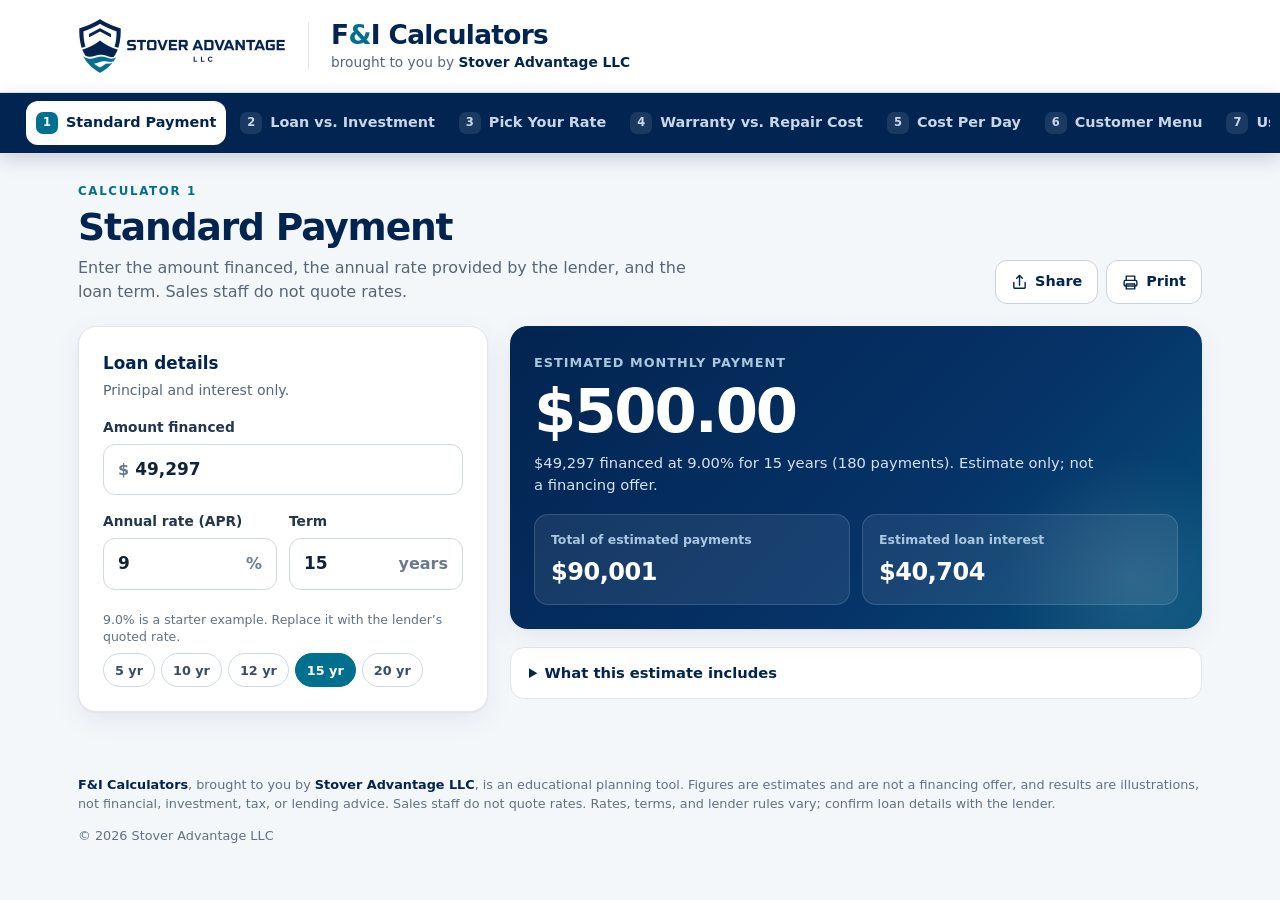
==== commit 8df437fe: "Add Customer Menu tab" ====
--- a/index.html
+++ b/index.html
@@ -4,7 +4,7 @@
 <meta charset="utf-8">
 <meta name="viewport" content="width=device-width, initial-scale=1, viewport-fit=cover">
 <meta name="theme-color" content="#022450">
-<meta name="description" content="F&amp;I Calculators for marine finance: payment, loan vs. investment, pick your rate, warranty vs. repair, cost per day, and use cases.">
+<meta name="description" content="F&amp;I Calculators for marine finance: payment, loan vs. investment, pick your rate, warranty vs. repair, cost per day, customer protection menu, and use cases.">
 <title>F&amp;I Calculators | Stover Advantage LLC</title>
 <link rel="icon" type="image/svg+xml" href="data:image/svg+xml,%3Csvg xmlns='http://www.w3.org/2000/svg' viewBox='0 0 64 64'%3E%3Crect width='64' height='64' rx='14' fill='%23022450'/%3E%3Cpath d='M12 40c7-5 13-5 20 0s13 5 20 0' fill='none' stroke='%2301708E' stroke-width='6' stroke-linecap='round'/%3E%3Cpath d='M20 30 32 20l12 10' fill='none' stroke='white' stroke-width='5' stroke-linecap='round' stroke-linejoin='round'/%3E%3C/svg%3E">
 <style>
@@ -33,9 +33,9 @@
 .brand-by{margin:3px 0 0;font-size:.86rem;color:var(--muted)}
 .brand-by strong{color:var(--navy);font-weight:700}
 .tabbar{position:sticky;top:0;z-index:20;background:var(--navy);box-shadow:0 6px 20px rgba(2,36,80,.18)}
-.tabs{max-width:1180px;margin:auto;padding:8px 20px;display:flex;gap:4px;overflow-x:auto;scrollbar-width:none;-webkit-overflow-scrolling:touch}
+.tabs{max-width:1260px;margin:auto;padding:8px 16px;display:flex;gap:4px;overflow-x:auto;scrollbar-width:none;-webkit-overflow-scrolling:touch}
 .tabs::-webkit-scrollbar{display:none}
-.tab{flex:1 0 auto;display:flex;align-items:center;justify-content:center;gap:8px;text-decoration:none;color:#c9d6e8;font-weight:650;font-size:.92rem;padding:11px 14px;border-radius:12px;white-space:nowrap;transition:background .15s,color .15s}
+.tab{flex:1 0 auto;display:flex;align-items:center;justify-content:center;gap:8px;text-decoration:none;color:#c9d6e8;font-weight:650;font-size:.9rem;padding:11px 10px;border-radius:12px;white-space:nowrap;transition:background .15s,color .15s}
 .tab .num{display:inline-grid;place-items:center;width:22px;height:22px;border-radius:7px;background:rgba(255,255,255,.1);font-size:.72rem;font-weight:800}
 .tab:hover{background:rgba(255,255,255,.08);color:#fff}
 .tab[aria-selected="true"]{background:#fff;color:var(--navy)}
@@ -155,6 +155,119 @@
 .toast{position:fixed;left:50%;bottom:24px;transform:translate(-50%,30px);opacity:0;background:var(--navy);color:#fff;padding:12px 18px;border-radius:12px;font-weight:650;box-shadow:0 10px 30px rgba(2,36,80,.3);transition:.25s;pointer-events:none;z-index:50}
 .toast.show{opacity:1;transform:translate(-50%,0)}
 .print-stamp{display:none;color:#617185;font-size:.8rem;margin:0 0 12px}
+/* ---------- Customer menu ---------- */
+.opt{font-weight:600;color:#8a98a9;font-size:.74rem;margin-left:4px}
+.pkcount{display:grid;grid-template-columns:repeat(6,1fr);background:var(--navy-pale);border-radius:12px;padding:4px;gap:4px;margin-bottom:14px}
+.pkcount button{border:0;background:transparent;border-radius:9px;font-weight:800;color:#4a5b70;min-height:42px}
+.pkcount button[aria-pressed="true"]{background:#fff;color:var(--navy);box-shadow:0 1px 4px rgba(2,36,80,.12)}
+.pknames{display:grid;grid-template-columns:repeat(auto-fill,minmax(140px,1fr));gap:8px}
+.pkname{display:flex;align-items:center;gap:10px;border:1.5px solid color-mix(in srgb,var(--c) 30%,#fff);background:color-mix(in srgb,var(--c) 6%,#fff);border-radius:12px;padding:0 0 0 12px;transition:border-color .15s,box-shadow .15s}
+.pkname:focus-within{border-color:var(--c);box-shadow:0 0 0 4px color-mix(in srgb,var(--c) 15%,transparent)}
+.pkname .sw{flex:0 0 14px;height:14px;border-radius:4px;background:var(--c)}
+.pkname input{flex:1;min-width:0;border:0;outline:0;background:transparent;padding:10px 12px 10px 0;font-weight:750;color:var(--c);min-height:44px}
+.mprod{margin-top:22px}
+.mprod .alert{margin-bottom:12px}
+.mp-row{display:grid;grid-template-columns:minmax(230px,2.6fr) repeat(var(--n),minmax(92px,1fr)) 40px;gap:8px;align-items:center;margin-bottom:10px;padding-bottom:10px;border-bottom:1px solid var(--line)}
+.mp-row:last-of-type{border-bottom:0}
+.mp-prod .mp-note{margin-top:6px}
+.mp-prod .mp-note input{min-height:38px!important;padding:7px 10px!important;font-size:.88rem!important;font-weight:600;color:#3e5068}
+.mp-cell:not(.on) .pre{opacity:.4}
+.mp-head{margin-bottom:8px;padding-bottom:0;border-bottom:0;align-items:end}
+.mp-head>span{font-size:.72rem;font-weight:800;text-transform:uppercase;letter-spacing:.06em;color:#5d6e82;padding:0 2px}
+.mp-head .mp-hpk{background:var(--c);color:#fff;text-align:center;border-radius:9px;padding:7px 4px;letter-spacing:.02em;text-transform:none;font-size:.86rem;white-space:nowrap;overflow:hidden;text-overflow:ellipsis}
+.mp-row .field{margin:0}
+.mp-row .inputwrap input{font-size:.95rem;min-height:44px;padding:10px 10px}
+.mp-row .inputwrap .pre{padding-left:10px}
+.mp-row .inputwrap .pre+input{padding-left:3px}
+.mp-lbl{display:none}
+.mp-chk{display:none;padding:0 9px 0 0;color:var(--c);font-weight:900}
+.mp-cell.on .inputwrap{border-color:color-mix(in srgb,var(--c) 55%,#fff);background:color-mix(in srgb,var(--c) 7%,#fff)}
+.mp-cell.on .mp-chk{display:block}
+.mp-cell .inputwrap:focus-within{border-color:var(--c);box-shadow:0 0 0 4px color-mix(in srgb,var(--c) 14%,transparent)}
+.mp-cell.invalid .inputwrap{border-color:var(--err)}
+.mp-prod input{font-weight:750!important}
+.menu-board{margin-top:22px;background:#fff;border:1px solid var(--line);border-radius:var(--radius);box-shadow:var(--shadow);overflow:hidden}
+.mb-head{display:flex;align-items:center;gap:16px;background:var(--navy);color:#fff;padding:16px 24px;border-bottom:4px solid var(--teal)}
+.mb-shield{height:46px;width:auto;flex:0 0 auto}
+.mb-title{display:flex;flex-direction:column;line-height:1.15}
+.mb-title strong{font-size:1.3rem;font-weight:800;letter-spacing:.02em}
+.mb-title span{color:#9fd4e4;font-size:.9rem;font-weight:600}
+.mb-who{margin-left:auto;display:flex;gap:22px;text-align:left}
+.mb-who span{display:flex;flex-direction:column;font-weight:700;font-size:.92rem;min-width:70px}
+.mb-who small,.mb-deal small{font-size:.66rem;font-weight:800;letter-spacing:.09em;text-transform:uppercase;color:#9fb6cc}
+.mb-deal{display:flex;flex-wrap:wrap;gap:8px 28px;padding:14px 24px;border-bottom:1px solid var(--line);background:#f8fafc}
+.mb-deal span{display:flex;flex-direction:column}
+.mb-deal small{color:#6a7a8e}
+.mb-deal b{color:var(--navy);font-variant-numeric:tabular-nums}
+.mb-deal span:last-child b{color:var(--teal)}
+.mb-table-wrap{padding:8px 24px 20px;overflow-x:auto}
+.mb-table{width:100%;border-collapse:separate;border-spacing:6px 0;font-variant-numeric:tabular-nums;table-layout:fixed}
+.mb-table th,.mb-table td{white-space:normal;border:0;padding:10px 8px}
+.mb-table th{background:none;font-size:.7rem;color:#5d6e82;vertical-align:bottom;border-bottom:2px solid var(--navy)}
+.mb-table .mb-prodh{width:24%}.mb-table .mb-termh{width:9.5%}
+.mb-table th.mb-pk{background:var(--c);color:#fff;text-align:center;font-size:1.02rem;letter-spacing:.01em;text-transform:none;border-radius:10px 10px 0 0;border-bottom:0;padding:14px 6px;-webkit-print-color-adjust:exact;print-color-adjust:exact}
+.mb-table tbody td{border-top:1px solid var(--line)}
+.mb-table tbody tr:first-child td{border-top:0}
+.mb-prod strong{display:block;color:var(--ink);font-size:.93rem}
+.mb-prod small{display:block;color:#6a7a8e;font-size:.76rem;line-height:1.35;margin-top:2px}
+.mb-term{color:#3e5068;font-size:.86rem;text-align:center}
+.mb-c,.mb-sum td:not(:first-child),.mb-dayrow td:not(:first-child),.mb-small td:not(:first-child){background:color-mix(in srgb,var(--c) 7%,#fff);text-align:center;-webkit-print-color-adjust:exact;print-color-adjust:exact}
+.mb-table tbody td.mb-c{border-top:1px solid color-mix(in srgb,var(--c) 18%,#fff)}
+.mb-c .ck{display:block;color:var(--c);font-size:1.25rem;font-weight:900;line-height:1}
+.mb-c .pr{display:block;color:#55657a;font-size:.78rem;margin-top:3px}
+.mb-c .no{color:#c3cad2;font-weight:700}
+.mb-empty{text-align:center;color:#7a8a9c;padding:24px!important}
+.mb-sum td{padding:5px 8px;font-size:.84rem;color:#55657a}
+.mb-sum:first-child td{padding-top:14px;border-top:2px solid var(--line)}
+.mb-sum.mb-fin td{padding-bottom:12px}
+.mb-sum.mb-fin td:not(:first-child){color:var(--ink);font-weight:700}
+.mb-payrow td{padding:0 4px;vertical-align:middle}
+.mb-payrow td:first-child{padding:10px 8px}
+.mb-payrow strong{display:block;color:var(--navy);font-size:1.15rem}
+.mb-payrow small{display:block;color:#6a7a8e;font-size:.8rem}
+.mb-pay{display:block;background:var(--c);color:#fff;font-size:calc(2.1rem - var(--n,3)*.16rem);white-space:nowrap;font-weight:800;letter-spacing:-.02em;padding:12px 2px;border-radius:10px;text-align:center;-webkit-print-color-adjust:exact;print-color-adjust:exact}
+.mb-day{display:inline-block;background:color-mix(in srgb,var(--c) 15%,#fff);color:var(--c);font-weight:800;font-size:.8rem;padding:5px 10px;border-radius:10px;line-height:1.3;-webkit-print-color-adjust:exact;print-color-adjust:exact}
+.mb-day b{font-weight:900}
+.mb-table .mb-day{display:block;padding:6px 4px;font-size:.74rem}.mb-table .mb-day>span{display:block}.mb-table .mb-day b{font-size:1.05rem}
+.mb-small .nw{white-space:nowrap}
+.mb-dayrow td{padding:10px 4px 4px}
+.mb-small td{font-size:.76rem;color:#6a7a8e;padding:2px 4px 12px;line-height:1.5;border-radius:0 0 10px 10px}
+.mb-cards{display:none}
+.mb-sign{display:none}
+.mb-disc{margin:0;padding:14px 24px 18px;text-align:center;font-weight:700;color:#55657a;font-size:.84rem;border-top:1px solid var(--line)}
+@media (max-width:860px){
+  .mp-row:not(.mp-head){display:flex;flex-wrap:wrap;gap:8px;border:1px solid var(--line);border-radius:14px;padding:12px;margin-bottom:10px;background:#fbfdff}
+  .mp-head{display:none}
+  .mp-prod{order:0;flex:1 1 calc(100% - 56px);min-width:0}
+  .mp-row .iconbtn{order:1;flex:0 0 40px;height:46px}
+  .mp-cell{order:3;flex:0 1 calc(33.333% - 5.34px);min-width:0}
+  .mp-cell .inputwrap .pre{padding-left:8px}.mp-cell .inputwrap input{padding:10px 4px 10px 2px}.mp-chk{padding-right:6px}
+  .mp-prod input{font-size:.92rem!important}
+  .mp-lbl{display:block;font-size:.72rem;font-weight:800;color:var(--c);margin:0 0 3px 2px;white-space:nowrap;overflow:hidden;text-overflow:ellipsis}
+  .mb-table-wrap{display:none}
+  .mb-cards{display:grid;gap:14px;padding:16px}
+  .mb-card{border:1.5px solid color-mix(in srgb,var(--c) 30%,#fff);border-radius:16px;overflow:hidden;background:color-mix(in srgb,var(--c) 4%,#fff)}
+  .mb-card header{background:var(--c);color:#fff;font-weight:800;font-size:1.05rem;padding:10px 16px}
+  .mb-cpay{display:flex;align-items:baseline;gap:8px;padding:14px 16px 4px}
+  .mb-cpay strong{font-size:2rem;font-weight:800;color:var(--c);letter-spacing:-.03em;font-variant-numeric:tabular-nums}
+  .mb-cpay span{color:#6a7a8e;font-size:.82rem;font-weight:650}
+  .mb-card>.mb-day{margin:0 16px 10px}
+  .mb-card ul{list-style:none;margin:0;padding:0 16px}
+  .mb-card li{display:grid;grid-template-columns:22px minmax(0,1fr) auto;gap:8px;align-items:start;padding:9px 0;border-top:1px solid color-mix(in srgb,var(--c) 14%,#fff);font-size:.9rem}
+  .mb-card li .ck{color:var(--c);font-weight:900}
+  .mb-card li.off{color:#a3aebb}.mb-card li.off .ck{color:#c3cad2}
+  .mb-card li .nm{font-weight:700}.mb-card li.on .nm{color:var(--ink)}
+  .mb-card li small{display:block;font-weight:600;color:#7a8a9c;font-size:.76rem}
+  .mb-card li .pr{color:#55657a;font-size:.82rem;font-variant-numeric:tabular-nums}
+  .mb-card dl{margin:4px 0 0;padding:10px 16px 14px;background:color-mix(in srgb,var(--c) 7%,#fff);display:grid;gap:3px}
+  .mb-card dl div{display:flex;justify-content:space-between;gap:10px;font-size:.82rem}
+  .mb-card dt{color:#6a7a8e}.mb-card dd{margin:0;font-weight:700;color:var(--ink);font-variant-numeric:tabular-nums}
+  .mb-head{padding:14px 16px;flex-wrap:wrap}
+  .mb-shield{height:38px}
+  .mb-who{margin-left:0;width:100%;gap:14px;flex-wrap:wrap}.mb-who span{min-width:0}
+  .mb-deal{padding:12px 16px;gap:8px 18px}
+  .mb-disc{padding:12px 16px 16px}
+}
 @media (max-width:900px){.grid{grid-template-columns:1fr}}
 @media (max-width:640px){
   .masthead-inner{padding:10px 16px;gap:12px}
@@ -181,6 +294,37 @@
   .print-stamp{display:block!important}
   .obj .ans{display:block}
 }
+@page menu{size:letter landscape;margin:.35in}
+@media print{
+  body[data-route="menu"] .masthead,body[data-route="menu"] footer,body[data-route="menu"] .print-stamp{display:none!important}
+  #panel-menu>*:not(.menu-board){display:none!important}
+  #panel-menu .menu-board{page:menu;margin:0;border:0;box-shadow:none;border-radius:0;font-size:12px}
+  .menu-board .mb-head,.menu-board .mb-deal{-webkit-print-color-adjust:exact;print-color-adjust:exact}
+  .menu-board .mb-table-wrap{display:block!important;padding:4px 0 10px;overflow:visible}
+  .menu-board .mb-cards{display:none!important}
+  .menu-board .mb-head{flex-wrap:nowrap}.menu-board .mb-who{margin-left:auto;width:auto}
+  .menu-board .mb-sign{display:block;padding:4px 4px 0;break-inside:avoid}
+  .mb-sign h4{margin:0 0 4px;font-size:.78rem;letter-spacing:.08em;text-transform:uppercase;color:var(--navy);border-bottom:1px solid var(--line);padding-bottom:4px}
+  .mb-sign p{margin:0 0 6px;color:#55657a;font-size:.8rem}
+  .sig-grid{display:grid;grid-template-columns:1fr 1fr 1fr;gap:0 28px}
+  .sig{border-bottom:1px solid #6b7785;height:34px;margin-bottom:16px;position:relative}
+  .sig span{position:absolute;top:100%;left:0;font-size:.66rem;color:#6a7a8e;margin-top:2px}
+  .menu-board .mb-disc{border-top:0;padding:10px 0 0}
+  .mb-table tr,.mb-table td{break-inside:avoid}
+  html[data-route="menu"]{font-size:10.5px}
+  html[data-route="menu"] main{padding:0}
+  .menu-board .mb-head{padding:10px 16px}.menu-board .mb-shield{height:36px}
+  .menu-board .mb-deal{padding:8px 16px}
+  .menu-board .mb-table th,.menu-board .mb-table td{padding:5px 6px}
+  .menu-board .mb-table th.mb-pk{padding:9px 4px}
+  .menu-board .mb-c .ck{display:inline;font-size:1.05rem;margin-right:5px}.menu-board .mb-c .pr{display:inline;font-size:.8rem}
+  .menu-board .mb-table .mb-prodh{width:29%}.menu-board .mb-table .mb-termh{width:9%}
+  .menu-board .mb-sum td{padding:3px 6px}
+  .menu-board .mb-payrow td{padding:2px 4px}
+  .menu-board .mb-pay{padding:8px 2px}
+  .menu-board .mb-small td{padding:2px 4px 8px}
+  .sig{height:22px;margin-bottom:13px}
+}
 </style>
 <link rel="manifest" href="manifest.webmanifest">
 <link rel="apple-touch-icon" href="icon-180.png">
@@ -210,7 +354,8 @@
     <a class="tab" role="tab" id="tab-rate" href="#/rate" aria-controls="panel-rate"><span class="num">3</span>Pick Your Rate</a>
     <a class="tab" role="tab" id="tab-warranty" href="#/warranty" aria-controls="panel-warranty"><span class="num">4</span>Warranty vs. Repair Cost</a>
     <a class="tab" role="tab" id="tab-perday" href="#/perday" aria-controls="panel-perday"><span class="num">5</span>Cost Per Day</a>
-    <a class="tab" role="tab" id="tab-usecase" href="#/usecase" aria-controls="panel-usecase"><span class="num">6</span>Use Case</a>
+    <a class="tab" role="tab" id="tab-menu" href="#/menu" aria-controls="panel-menu"><span class="num">6</span>Customer Menu</a>
+    <a class="tab" role="tab" id="tab-usecase" href="#/usecase" aria-controls="panel-usecase"><span class="num">7</span>Use Case</a>
   </div>
 </nav>
 
@@ -445,7 +590,83 @@
   </div>
 </section>
 
-<!-- ========== 6. OBJECTIONS ========== -->
+<!-- ========== 6. CUSTOMER MENU ========== -->
+<section class="panel" id="panel-menu" role="tabpanel" aria-labelledby="tab-menu" hidden>
+  <div class="panel-head">
+    <div><p class="eyebrow">Calculator 6</p><h2>Customer Menu</h2>
+      <p class="lede">Build a good-better-best protection menu. Enter the deal, choose how many packages to show, and price each product in the packages that include it. Each package shows its estimated payment and the added cost per day.</p></div>
+    <div class="actions"><button class="btn" data-share="menu" type="button"><svg viewBox="0 0 24 24" fill="none" stroke="currentColor" stroke-width="2" stroke-linecap="round" stroke-linejoin="round" aria-hidden="true"><path d="M4 12v7a1 1 0 0 0 1 1h14a1 1 0 0 0 1-1v-7"/><path d="M16 6l-4-4-4 4"/><path d="M12 2v14"/></svg>Share</button><button class="btn" data-print type="button"><svg viewBox="0 0 24 24" fill="none" stroke="currentColor" stroke-width="2" stroke-linecap="round" stroke-linejoin="round" aria-hidden="true"><path d="M6 9V3h12v6"/><rect x="3" y="9" width="18" height="8" rx="2"/><path d="M6 14h12v7H6z"/></svg>Print</button></div>
+  </div>
+  <div class="grid">
+    <div class="card">
+      <h3>Deal</h3><p class="sub">Amount financed before any protection products.</p>
+      <div class="row2">
+        <div class="field"><label for="m-cust">Customer <span class="opt">optional</span></label><div class="inputwrap"><input id="m-cust" data-menu-text maxlength="60" autocomplete="off" placeholder="Name"></div></div>
+        <div class="field"><label for="m-unit">Boat / unit <span class="opt">optional</span></label><div class="inputwrap"><input id="m-unit" data-menu-text maxlength="60" autocomplete="off" placeholder="Year, make, model"></div></div>
+      </div>
+      <div class="field"><label for="m-amount">Amount financed</label><div class="inputwrap"><span class="pre">$</span><input id="m-amount" data-t="money" data-min="100" data-max="10000000" inputmode="decimal" autocomplete="off"></div><p class="ferr"></p></div>
+      <div class="row2">
+        <div class="field"><label for="m-apr">APR</label><div class="inputwrap"><input id="m-apr" data-t="pct" data-min="0" data-max="40" inputmode="decimal" autocomplete="off"><span class="suf">%</span></div><p class="ferr"></p></div>
+        <div class="field"><label for="m-term">Loan term</label><div class="inputwrap"><input id="m-term" data-t="int" data-min="1" data-max="360" inputmode="numeric" autocomplete="off"><span class="suf">mo</span></div><p class="ferr"></p></div>
+      </div>
+      <p class="hint">9.0% is a starter example. Replace it with the lender’s quoted rate.</p>
+      <div class="chips" data-chips="m-term" data-vals="60,120,180,240" data-suffix=" mo"></div>
+      <div class="field" style="margin-top:16px"><label for="m-tax">Sales tax on products <span class="opt">optional</span></label><div class="inputwrap"><input id="m-tax" data-t="pct" data-min="0" data-max="20" inputmode="decimal" autocomplete="off"><span class="suf">%</span></div><p class="ferr"></p><p class="hint">Leave at 0 if products aren’t taxed. Tax is added to the amount financed.</p></div>
+    </div>
+    <div class="stack">
+      <div class="alert" id="err-menu" role="alert"><svg viewBox="0 0 24 24" fill="none" stroke="currentColor" stroke-width="2" stroke-linecap="round" stroke-linejoin="round" aria-hidden="true"><circle cx="12" cy="12" r="10"/><path d="M12 7v6M12 17h.01"/></svg><span></span></div>
+      <div class="stack" id="res-menu">
+        <div class="card hero" aria-live="polite">
+          <span class="k">Payment without protection</span>
+          <strong class="big" id="m-base">—</strong>
+          <p class="note" id="m-note"></p>
+          <div class="metrics">
+            <div class="metric"><span>Lowest package, per day</span><strong id="m-low">—</strong></div>
+            <div class="metric"><span>Top package, per day</span><strong id="m-high">—</strong></div>
+          </div>
+        </div>
+      </div>
+      <div class="card">
+        <h3>Packages</h3><p class="sub">Show 1 to 6 packages. Tap a name to rename it.</p>
+        <div class="pkcount" role="group" aria-label="Number of packages" id="m-count"></div>
+        <div class="pknames" id="m-names"></div>
+      </div>
+    </div>
+  </div>
+
+  <div class="card mprod" id="m-prod-card">
+    <h3>Products &amp; prices</h3><p class="sub">Enter each product’s price in the packages that include it. Leave a price blank when a package doesn’t include that product. Nothing is pre-priced.</p>
+    <div class="alert" id="m-perr" role="alert"><svg viewBox="0 0 24 24" fill="none" stroke="currentColor" stroke-width="2" stroke-linecap="round" stroke-linejoin="round" aria-hidden="true"><circle cx="12" cy="12" r="10"/><path d="M12 7v6M12 17h.01"/></svg><span></span></div>
+    <div class="mp-grid" id="m-rows"></div>
+    <button class="addbtn" id="m-add" type="button">+ Add a product</button>
+  </div>
+
+  <div class="menu-board" id="menu-board" aria-label="Customer protection menu">
+    <div class="mb-head">
+      <img class="mb-shield" alt="" src="[data-uri]">
+      <div class="mb-title"><strong>STOVER ADVANTAGE LLC</strong><span>Protection Plan Options</span></div>
+      <div class="mb-who" id="mb-who"></div>
+    </div>
+    <div class="mb-deal" id="mb-deal"></div>
+    <div class="mb-table-wrap"><table class="mb-table" id="mb-table"></table></div>
+    <div class="mb-cards" id="mb-cards"></div>
+    <div class="mb-sign">
+      <h4>Customer acknowledgement</h4>
+      <p>I have reviewed the optional protection plans shown above. I understand these products are optional and are not required to obtain financing.</p>
+      <div class="sig-grid">
+        <div class="sig"><span>Selected package</span></div><div class="sig"><span>Decline all optional products · customer initials</span></div><div></div>
+        <div class="sig"><span>Customer signature / Date</span></div><div class="sig"><span>Co-buyer signature / Date</span></div><div class="sig"><span>F&amp;I manager signature / Date</span></div>
+      </div>
+    </div>
+    <p class="mb-disc">Products are optional and not required to obtain financing. Payments are estimates; final terms subject to lender approval.</p>
+  </div>
+  <details class="disc" style="margin-top:18px"><summary>How this menu is calculated</summary><div class="body">
+    <p>Payment without protection uses the standard payment formula on the amount financed at the APR and term entered (amount ÷ term when the APR is 0%). For each package: products total = the sum of the prices entered in that package; tax = products total × the sales tax rate, rounded to the cent; total financed = amount + products + tax; the package payment uses the same formula on the total financed.</p>
+    <p>Increase = package payment − payment without protection. Per day = increase × 12 ÷ 365. Per week = increase × 12 ÷ 52. A blank price means the package does not include that product; a package with no prices shows dashes.</p>
+    <p>Prices, terms and coverage come from the product provider’s current rate card and contract. Products are optional and not required to obtain financing. Payments are estimates; final terms subject to lender approval.</p></div></details>
+</section>
+
+<!-- ========== 7. USE CASE (objections) ========== -->
 <section class="panel" id="panel-usecase" role="tabpanel" aria-labelledby="tab-usecase" hidden>
   <div class="panel-head">
     <div><p class="eyebrow">Talk track</p><h2>Use Case</h2>
@@ -482,12 +703,13 @@
 /* ---------- Defaults & state ---------- */
 const DEFAULTS={'standard-amount':49297,'standard-rate':9,'standard-years':15,'cash-amount':100000,'cash-rate':9,'cash-months':180,'cash-return':5,
  principal:49297,apr:9,term:15,payment:null,extra:100,'w-price':3000,'w-apr':9,'w-term':180,'w-years':5,
- 'd-amount':100000,'d-addon':2500,'d-apr':9,'d-term':180,'d-years':10};
+ 'd-amount':100000,'d-addon':2500,'d-apr':9,'d-term':180,'d-years':10,
+ 'm-amount':100000,'m-apr':9,'m-term':180,'m-tax':0};
 const DEFAULT_REPAIRS=[['Powerhead / engine',12000],['Lower unit',4500],['Electronics',3000],['Trim / tilt',1800]];
 const SEG={'w-fin':'1','d-mode':'fin'};
 let repairs=DEFAULT_REPAIRS.map(([n,c])=>({name:n,cost:String(c)}));
 const fields=[...document.querySelectorAll('input[data-t]')];
-const ROUTES=['payment','cash','rate','warranty','perday','usecase'];
+const ROUTES=['payment','cash','rate','warranty','perday','menu','usecase'];
 
 /* ---------- Input formatting & parsing ---------- */
 const group=s=>s.replace(/\B(?=(\d{3})+(?!\d))/g,',');
@@ -580,6 +802,88 @@
   const opts=[...new Set([0,...presets,ex])].sort((a,b)=>a-b);
   $('rows').innerHTML=opts.map(x=>{const s=schedule(p,r,pay+x,n+12),rate=equivalentRate(p,s.interest,n),cur=x===ex;return `<tr class="${cur?'current':''}" data-x="${x}"><td>${x?'+'+money(x):'—'}${cur?' · now':''}</td><td>${fix(rate,2)}%</td><td>${duration(s.months)}</td><td>${duration(base.months-s.months)}</td><td>${money(s.interest)}</td><td>${money(base.interest-s.interest)}</td></tr>`}).join('');
   chart(base,chosen,p);return c}
+/* ---------- 6. Customer menu ---------- */
+const MENU_COLORS=['#022450','#9A7520','#5B6B7C','#01708E','#7A2E3B','#3E6B48'];   // navy, gold, slate, teal, burgundy, green (same as the spreadsheet)
+const MENU_NAMES={1:['Protection Plan'],2:['Best','Better'],3:['Best','Better','Good'],4:['Platinum','Gold','Silver','Select'],5:['Platinum','Gold','Silver','Select','Basic'],6:['Platinum','Gold','Silver','Select','Basic','Custom']};
+const MENU_PRESETS=[['Extended Service Plan - Boat Motor/Engine','Helps cover engine and drivetrain repairs after the factory warranty'],
+ ['Extended Service Plan - Accessories/Electronics','Helps cover repairs to onboard electronics, gauges and accessories'],
+ ['GAP (Guaranteed Asset Protection)','May help cover what you owe beyond insurance after a total loss'],
+ ['Tire & Wheel (Trailer)','Helps cover trailer tire and wheel damage from road hazards']];
+const MENU_PKG=6,MENU_MAX_ROWS=8;
+const blank6=()=>Array(MENU_PKG).fill('');
+let menuN=3,menuNames=blank6(),menuRows=MENU_PRESETS.map(([name])=>({name,note:'',prices:blank6()}));
+const menuDesc=n=>{const p=MENU_PRESETS.find(x=>x[0]===String(n).trim());return p?p[1]:''};
+const pkName=i=>(menuNames[i]||'').trim()||MENU_NAMES[menuN][i];
+const rowName=(r,i)=>r.name.trim()||`Product ${i+1}`;
+const round2=x=>Math.round(x*100+1e-7)/100;
+const XSVG='<svg viewBox="0 0 24 24" width="18" height="18" fill="none" stroke="currentColor" stroke-width="2" stroke-linecap="round"><path d="M6 6l12 12M18 6 6 18"/></svg>';
+
+function drawMenu(){
+  $('m-count').innerHTML=[1,2,3,4,5,6].map(k=>`<button type="button" data-m-n="${k}" aria-pressed="${k===menuN}">${k}</button>`).join('');
+  $('m-names').innerHTML=Array.from({length:menuN},(_,i)=>`<div class="pkname" style="--c:${MENU_COLORS[i]}"><span class="sw" aria-hidden="true"></span><input data-pk-name="${i}" maxlength="24" aria-label="Package ${i+1} name" value="${esc(pkName(i))}"></div>`).join('');
+  const head=`<div class="mp-row mp-head" style="--n:${menuN}" aria-hidden="true"><span>Product &amp; term / coverage</span>${Array.from({length:menuN},(_,i)=>`<span class="mp-hpk" style="--c:${MENU_COLORS[i]}" data-pk-lbl="${i}">${esc(pkName(i))}</span>`).join('')}<span></span></div>`;
+  $('m-rows').innerHTML=(menuRows.length?head:'')+menuRows.map((row,r)=>`<div class="mp-row" style="--n:${menuN}" data-mrow="${r}">
+<div class="mp-prod"><div class="inputwrap"><input data-m-name="${r}" maxlength="60" placeholder="Product name" aria-label="Product ${r+1} name" value="${esc(row.name)}"></div>
+<div class="inputwrap mp-note"><input data-m-note="${r}" maxlength="30" placeholder="Term, e.g. 5 yr" aria-label="Product ${r+1} term or coverage" value="${esc(row.note)}"></div></div>
+${Array.from({length:menuN},(_,i)=>`<div class="field mp-cell" style="--c:${MENU_COLORS[i]}"><span class="mp-lbl" data-pk-lbl="${i}">${esc(pkName(i))}</span><div class="inputwrap"><span class="pre">$</span><input id="mp-${r}-${i}" data-m-price="${r},${i}" data-min="0" data-max="1000000" inputmode="decimal" autocomplete="off" aria-label="${esc(rowName(row,r))} price in package ${i+1}" value="${esc(row.prices[i]===''?'':formatMoneyText(row.prices[i],2))}"><span class="mp-chk" aria-hidden="true">✓</span></div></div>`).join('')}
+<button type="button" class="iconbtn" data-m-del="${r}" aria-label="Remove ${esc(rowName(row,r))}">${XSVG}</button></div>`).join('');
+  $('m-add').hidden=menuRows.length>=MENU_MAX_ROWS;
+}
+
+function calcMenu(){
+  const s=readSet(['m-amount','m-apr','m-term']);
+  let tax=0,taxOk=true;const te=$('m-tax');
+  if(rawOf(te)===''){clearField('m-tax')}else{const r=readField(te);if(r.ok)tax=r.v;else taxOk=false}
+  const bad=s.bad.concat(taxOk?[]:['m-tax']),ok=!bad.length;
+  const amt=s.v['m-amount'],apr=s.v['m-apr'],term=s.v['m-term'];
+  const base=ok?payment(amt,apr,term):null;const badCells=[];
+  const pk=Array.from({length:menuN},(_,i)=>{
+    const cells=menuRows.map((row,r)=>{const el=$(`mp-${r}-${i}`);if(!el)return{on:false};
+      if(rawOf(el)===''){const f=el.closest('.field');f.classList.remove('invalid');el.setAttribute('aria-invalid','false');return{on:false}}
+      const x=readField(el,'money');if(!x.ok){badCells.push(`${rowName(row,r)} in ${pkName(i)}`);return{on:false,bad:true}}return{on:true,v:x.v}});
+    const any=cells.some(c=>c.on),badPk=cells.some(c=>c.bad);
+    const p={i,name:pkName(i),color:MENU_COLORS[i],cells,any,bad:badPk,tot:null,tax:null,fin:null,pay:null,inc:null,day:null,wk:null};
+    if(any&&!badPk){p.tot=cells.reduce((a,c)=>a+(c.on?c.v:0),0);p.tax=round2(p.tot*tax/100);
+      if(ok){p.fin=amt+p.tot+p.tax;p.pay=payment(p.fin,apr,term);p.inc=p.pay-base;p.day=perDay(p.inc);p.wk=perWeek(p.inc)}}
+    return p});
+  return{ok,bad,amt,apr,term,tax,base,pk,badCells}}
+
+function renderMenu(){
+  const c=calcMenu();showErr('menu',c);
+  const pe=$('m-perr');pe.classList.toggle('show',!!c.badCells.length);pe.querySelector('span').textContent=c.badCells.length?`Check the price for ${c.badCells.join(', ')}. Enter a dollar amount, or leave it blank if the package doesn’t include it.`:'';
+  document.querySelectorAll('[data-pk-lbl]').forEach(e=>{e.textContent=pkName(+e.dataset.pkLbl)});
+  c.pk.forEach(p=>p.cells.forEach((cell,r)=>{const el=$(`mp-${r}-${p.i}`);if(el)el.closest('.mp-cell').classList.toggle('on',!!cell.on)}));
+  const d=v=>v===null?'—':usd2.format(v);
+  const live=c.pk.filter(p=>p.day!==null);
+  if(c.ok){setText('m-base',usd2.format(c.base));
+    setText('m-note',`${usd0.format(c.amt)} financed at ${fix(c.apr,2)}% for ${c.term} months${c.tax?`, ${fix(c.tax,3).replace(/\.?0+$/,'')}% tax on products`:''}. Estimate only; not a financing offer.`);
+    const days=live.map(p=>p.day);setText('m-low',days.length?usd2.format(Math.min(...days)):'—');setText('m-high',days.length?usd2.format(Math.max(...days)):'—')}
+  // ----- customer-facing board -----
+  const cust=$('m-cust').value.trim(),unit=$('m-unit').value.trim();
+  $('mb-who').innerHTML=`<span><small>Customer</small>${esc(cust||' ')}</span><span><small>Boat / unit</small>${esc(unit||' ')}</span><span><small>Date</small>${new Date().toLocaleDateString('en-US',{dateStyle:'medium'})}</span>`;
+  const dl=(k,v)=>`<span><small>${k}</small><b>${v}</b></span>`;
+  $('mb-deal').innerHTML=dl('Amount financed (before protection)',c.ok?usd2.format(c.amt):'—')+dl('APR',c.ok?fix(c.apr,2)+'%':'—')+dl('Term',c.ok?`${c.term} months`:'—')+(c.tax?dl('Tax on products',fix(c.tax,3).replace(/\.?0+$/,'')+'%'):'')+dl('Payment without protection',c.ok?usd2.format(c.base):'—');
+  const rows=menuRows.map((row,r)=>({row,r})).filter(({row,r})=>row.name.trim()||c.pk.some(p=>p.cells[r].on));
+  const dayTxt=p=>p.day===null?'—':(round2(p.inc)===0?'Same as base payment':`<span>Only <b id="mp-day-${p.i}">${usd2.format(p.day)}</b></span> <span>more per day</span>`);
+  const th=c.pk.map(p=>`<th class="mb-pk" style="--c:${p.color}">${esc(p.name)}</th>`).join('');
+  const body=rows.map(({row,r})=>`<tr><td class="mb-prod"><strong>${esc(rowName(row,r))}</strong>${menuDesc(row.name)?`<small>${esc(menuDesc(row.name))}</small>`:''}</td><td class="mb-term">${esc(row.note)}</td>${c.pk.map(p=>{const cl=p.cells[r];return `<td class="mb-c${cl.on?' on':''}" style="--c:${p.color}">${cl.on?`<span class="ck">✓</span><span class="pr">${usd2.format(cl.v)}</span>`:'<span class="no">—</span>'}</td>`}).join('')}</tr>`).join('')||`<tr><td colspan="${2+c.pk.length}" class="mb-empty">Add products and prices above to build the menu.</td></tr>`;
+  const sumRow=(lbl,k,cls='')=>`<tr class="mb-sum ${cls}"><td colspan="2">${lbl}</td>${c.pk.map(p=>`<td style="--c:${p.color}" id="mp-${k}-${p.i}">${d(p[k])}</td>`).join('')}</tr>`;
+  $('mb-table').innerHTML=`<thead><tr><th class="mb-prodh">Protection coverage</th><th class="mb-termh">Term</th>${th}</tr></thead><tbody>${body}</tbody><tfoot>`+
+    sumRow('Protection products','tot')+sumRow('Tax on products','tax')+sumRow('Total amount financed','fin','mb-fin')+
+    `<tr class="mb-payrow"><td colspan="2"><strong>Estimated monthly payment</strong><small>${c.ok?`Compared with ${usd2.format(c.base)} per month without protection`:''}</small></td>${c.pk.map(p=>`<td style="--c:${p.color}"><span class="mb-pay" id="mp-pay-${p.i}">${d(p.pay)}</span></td>`).join('')}</tr>`+
+    `<tr class="mb-dayrow"><td colspan="2"></td>${c.pk.map(p=>`<td style="--c:${p.color}"><span class="mb-day">${dayTxt(p)}</span></td>`).join('')}</tr>`+
+    `<tr class="mb-small"><td colspan="2"></td>${c.pk.map(p=>`<td style="--c:${p.color}"><span class="nw"><span id="mp-inc-${p.i}">${p.inc===null?'—':'+'+usd2.format(p.inc)}</span> /mo</span><br><span class="nw"><span id="mp-wk-${p.i}">${p.wk===null?'—':usd2.format(p.wk)}</span> /wk</span></td>`).join('')}</tr></tfoot>`;
+  $('mb-table').style.setProperty('--n',c.pk.length);
+  $('mb-cards').innerHTML=c.pk.map(p=>`<article class="mb-card" style="--c:${p.color}"><header>${esc(p.name)}</header>
+<div class="mb-cpay"><strong>${d(p.pay)}</strong><span>est. per month</span></div><div class="mb-day">${dayTxt(p).replace(/ id="[^"]*"/,'')}</div>
+<ul>${rows.map(({row,r})=>{const cl=p.cells[r];return `<li class="${cl.on?'on':'off'}"><span class="ck">${cl.on?'✓':'—'}</span><span class="nm">${esc(rowName(row,r))}${row.note?`<small>${esc(row.note)}</small>`:''}</span><span class="pr">${cl.on?usd2.format(cl.v):''}</span></li>`}).join('')}</ul>
+<dl><div><dt>Protection products</dt><dd>${d(p.tot)}</dd></div>${c.tax?`<div><dt>Tax on products</dt><dd>${d(p.tax)}</dd></div>`:''}<div><dt>Total amount financed</dt><dd>${d(p.fin)}</dd></div><div><dt>Added per month / week</dt><dd>${p.inc===null?'—':'+'+usd2.format(p.inc)} / ${d(p.wk)}</dd></div></dl></article>`).join('');
+  return c}
+function menuSummary(){const c=calcMenu();if(!c.ok)return false;
+  const live=c.pk.filter(p=>p.pay!==null);
+  return `Protection menu: ${usd0.format(c.amt)} financed at ${fix(c.apr,2)}% for ${c.term} months; payment without protection ${usd2.format(c.base)}.`+
+    (live.length?' '+live.map(p=>`${p.name}: ${usd2.format(p.pay)}/mo (only ${usd2.format(p.day)} more per day)`).join('; ')+'.':'')+
+    ' Products are optional and not required to obtain financing. Payments are estimates; final terms subject to lender approval.'}
 /* ---------- 4. Warranty ---------- */
 const esc=s=>String(s).replace(/&/g,'&amp;').replace(/"/g,'&quot;').replace(/</g,'&lt;').replace(/>/g,'&gt;');
 function repairRowHTML(rp,i){return `<div class="rep-row" data-i="${i}"><div class="field"><div class="inputwrap"><input aria-label="Repair ${i+1} name" data-rep-name="${i}" maxlength="40" placeholder="Repair name" value="${esc(rp.name)}"></div></div><div class="field"><div class="inputwrap"><span class="pre">$</span><input aria-label="Repair ${i+1} cost (example)" id="rep-cost-${i}" data-rep-cost="${i}" data-min="0" data-max="1000000" inputmode="decimal" autocomplete="off" value="${esc(formatMoneyText(rp.cost,2))}"></div><p class="ferr"></p></div><button type="button" class="iconbtn" data-rep-del="${i}" aria-label="Remove repair ${i+1}"><svg viewBox="0 0 24 24" width="18" height="18" fill="none" stroke="currentColor" stroke-width="2" stroke-linecap="round"><path d="M6 6l12 12M18 6 6 18"/></svg></button></div>`}
@@ -636,28 +940,39 @@
 function curRoute(){const r=(location.hash.match(/^#\/(\w+)/)||[])[1];return ROUTES.includes(r)?r:'payment'}
 function writeURL(){const q=new URLSearchParams();for(const el of fields)q.set(el.id,rawOf(el));q.set('w-fin',SEG['w-fin']);q.set('d-mode',SEG['d-mode']);
   q.set('w-rep',repairs.map(r=>`${r.name.replace(/[~|]/g,' ')}~${String(r.cost).replace(/,/g,'')}`).join('|'));
+  const clean=s=>String(s).replace(/[~|]/g,' ');
+  q.set('m-cust',$('m-cust').value);q.set('m-unit',$('m-unit').value);q.set('m-n',String(menuN));q.set('m-names',menuNames.map(clean).join('|'));
+  q.set('m-rows',menuRows.map(r=>[clean(r.name),clean(r.note),...r.prices.map(x=>clean(x).replace(/,/g,''))].join('~')).join('|'));
   try{history.replaceState(null,'',location.pathname+'?'+q.toString()+'#/'+curRoute())}catch(e){}}
 function readURL(){const q=new URLSearchParams(location.search);
   for(const el of fields){const k=el.id;setVal(el,q.has(k)?q.get(k):DEFAULTS[k])}
   if(q.get('w-fin')==='0'||q.get('w-fin')==='1')SEG['w-fin']=q.get('w-fin');
   if(q.get('d-mode')==='cash'||q.get('d-mode')==='fin')SEG['d-mode']=q.get('d-mode');
   if(q.has('w-rep')){const s=q.get('w-rep');repairs=s?s.split('|').slice(0,10).map(x=>{const[a,b='']=x.split('~');return{name:(a||'').slice(0,40),cost:b}}):[]}
+  $('m-cust').value=(q.get('m-cust')||'').slice(0,60);$('m-unit').value=(q.get('m-unit')||'').slice(0,60);
+  const mn=Number(q.get('m-n'));if(Number.isInteger(mn)&&mn>=1&&mn<=MENU_PKG)menuN=mn;
+  if(q.has('m-names')){const a=q.get('m-names').split('|');menuNames=Array.from({length:MENU_PKG},(_,i)=>(a[i]||'').slice(0,24))}
+  if(q.has('m-rows')){const s=q.get('m-rows');menuRows=s?s.split('|').slice(0,MENU_MAX_ROWS).map(x=>{const a=x.split('~');return{name:(a[0]||'').slice(0,60),note:(a[1]||'').slice(0,30),prices:Array.from({length:MENU_PKG},(_,i)=>formatMoneyText((a[2+i]||'').trim(),2).replace(/,/g,''))}}):[]}
   if(!q.has('payment'))autoPayment();}
 
 /* ---------- Render all ---------- */
-function renderAll(){renderStandard();renderCash();renderRate();renderWarranty();renderPerDay();renderObjections();
+function renderAll(){renderStandard();renderCash();renderRate();renderWarranty();renderPerDay();renderMenu();renderObjections();
   document.querySelectorAll('[data-seg]').forEach(b=>b.setAttribute('aria-pressed',String(SEG[b.dataset.seg]===b.dataset.v)));
   document.querySelectorAll('[data-chips]').forEach(box=>{const id=box.dataset.chips,cur=rawOf($(id));box.innerHTML=box.dataset.vals.split(',').map(v=>`<button type="button" class="chip ${cur===v?'active':''}" data-set="${id}" data-v="${v}" aria-pressed="${cur===v}">${v}${box.dataset.suffix}</button>`).join('')});
   writeURL();}
 
 /* ---------- Routing ---------- */
-function route(){const r=curRoute();
+function route(){const r=curRoute();document.body.dataset.route=r;document.documentElement.dataset.route=r;
   for(const x of ROUTES){const on=x===r;$('panel-'+x).hidden=!on;const t=$('tab-'+x);t.setAttribute('aria-selected',String(on));t.tabIndex=on?0:-1;if(on&&t.scrollIntoView)t.scrollIntoView({block:'nearest',inline:'center'})}
   document.title=`${$('tab-'+r).textContent.replace(/^\d/,'')} | F&I Calculators`;}
 
 /* ---------- Events ---------- */
 document.addEventListener('input',e=>{const el=e.target;
-  if(el.dataset.t==='money'||el.dataset.repCost!==undefined)liveFormat(el);
+  if(el.dataset.t==='money'||el.dataset.repCost!==undefined||el.dataset.mPrice!==undefined)liveFormat(el);
+  if(el.dataset.mPrice!==undefined){const[r,i]=el.dataset.mPrice.split(',').map(Number);menuRows[r].prices[i]=rawOf(el)}
+  if(el.dataset.mName!==undefined)menuRows[+el.dataset.mName].name=el.value;
+  if(el.dataset.mNote!==undefined)menuRows[+el.dataset.mNote].note=el.value;
+  if(el.dataset.pkName!==undefined)menuNames[+el.dataset.pkName]=el.value;
   if(el.dataset.repName!==undefined)repairs[+el.dataset.repName].name=el.value;
   if(el.dataset.repCost!==undefined)repairs[+el.dataset.repCost].cost=el.value;
   if(el.id==='extra-range')setVal($('extra'),el.value);
@@ -668,6 +983,9 @@
   if(t.dataset.set){setVal($(t.dataset.set),t.dataset.v);if(t.dataset.set==='term')autoPayment();renderAll();return}
   if(t.dataset.extra!==undefined){setVal($('extra'),t.dataset.extra);renderAll();return}
   if(t.dataset.repDel!==undefined){repairs.splice(+t.dataset.repDel,1);drawRepairs();renderAll();return}
+  if(t.dataset.mN){menuN=+t.dataset.mN;drawMenu();renderAll();return}
+  if(t.dataset.mDel!==undefined){menuRows.splice(+t.dataset.mDel,1);drawMenu();renderAll();return}
+  if(t.id==='m-add'){if(menuRows.length<MENU_MAX_ROWS){menuRows.push({name:'',note:'',prices:blank6()});drawMenu();renderAll();const n=document.querySelector(`[data-m-name="${menuRows.length-1}"]`);if(n)n.focus()}return}
   if(t.id==='rep-add'){if(repairs.length<10){repairs.push({name:'',cost:'0'});drawRepairs();renderAll();const n=document.querySelector(`[data-rep-name="${repairs.length-1}"]`);if(n)n.focus()}return}
   if(t.classList.contains('q')){const card=t.closest('.obj');const open=!card.classList.contains('open');card.classList.toggle('open',open);t.setAttribute('aria-expanded',String(open));return}
   if(t.dataset.goto){window.scrollTo({top:0});return}
@@ -680,8 +998,9 @@
   if(tab==='cash'){const c=calcCash();return c.ok&&`Cash vs. financing: ${$('cash-summary').textContent}`}
   if(tab==='rate'){const c=calcRate();return c.ok&&`Loan scenario: ${money(c.p)} financed at ${fix(c.r,2)}% for ${c.term} years. ${money(c.ex)} extra each month could save about ${money(c.saved)} in interest and pay off in ${duration(c.chosen.months)}. Estimate only; contract rate does not change.`}
   if(tab==='warranty'){const c=calcWarranty();return c.ok&&`Coverage cost: ${usd2.format(c.monthly)} per month, about ${usd2.format(c.daily)} per day. Repair costs shown are examples; get real quotes and review the contract terms.`}
+  if(tab==='menu')return menuSummary();
   if(tab==='perday'){const c=calcPerDay();return c.ok&&`Cost breakdown: ${usd2.format(c.mt)} per month, ${usd2.format(c.wt)} per week, ${usd2.format(c.dt)} per day. Estimate only; not a financing offer.`}
-  return 'F&I Calculators: payment, loan vs. investment, pick your rate, warranty vs. repair cost, and cost-per-day illustrations.'}
+  return 'F&I Calculators: payment, loan vs. investment, pick your rate, warranty vs. repair cost, cost-per-day illustrations, and a customer protection menu.'}
 async function share(tab){const s=summary(tab);if(!s){toast('Fix the highlighted inputs to share this scenario');return}
   const url=location.href,text=`${s} ${url}`;
   try{if(navigator.share&&/^https?:$/.test(location.protocol)){await navigator.share({title:'F&I Calculators',text:s,url});return}
@@ -691,7 +1010,7 @@
 
 /* ---------- Boot ---------- */
 setText('yr',String(new Date().getFullYear()));
-readURL();drawRepairs();drawObjections();route();renderAll();
+readURL();drawRepairs();drawMenu();drawObjections();route();renderAll();
 window.FI_READY=true;
 })();
 </script>
